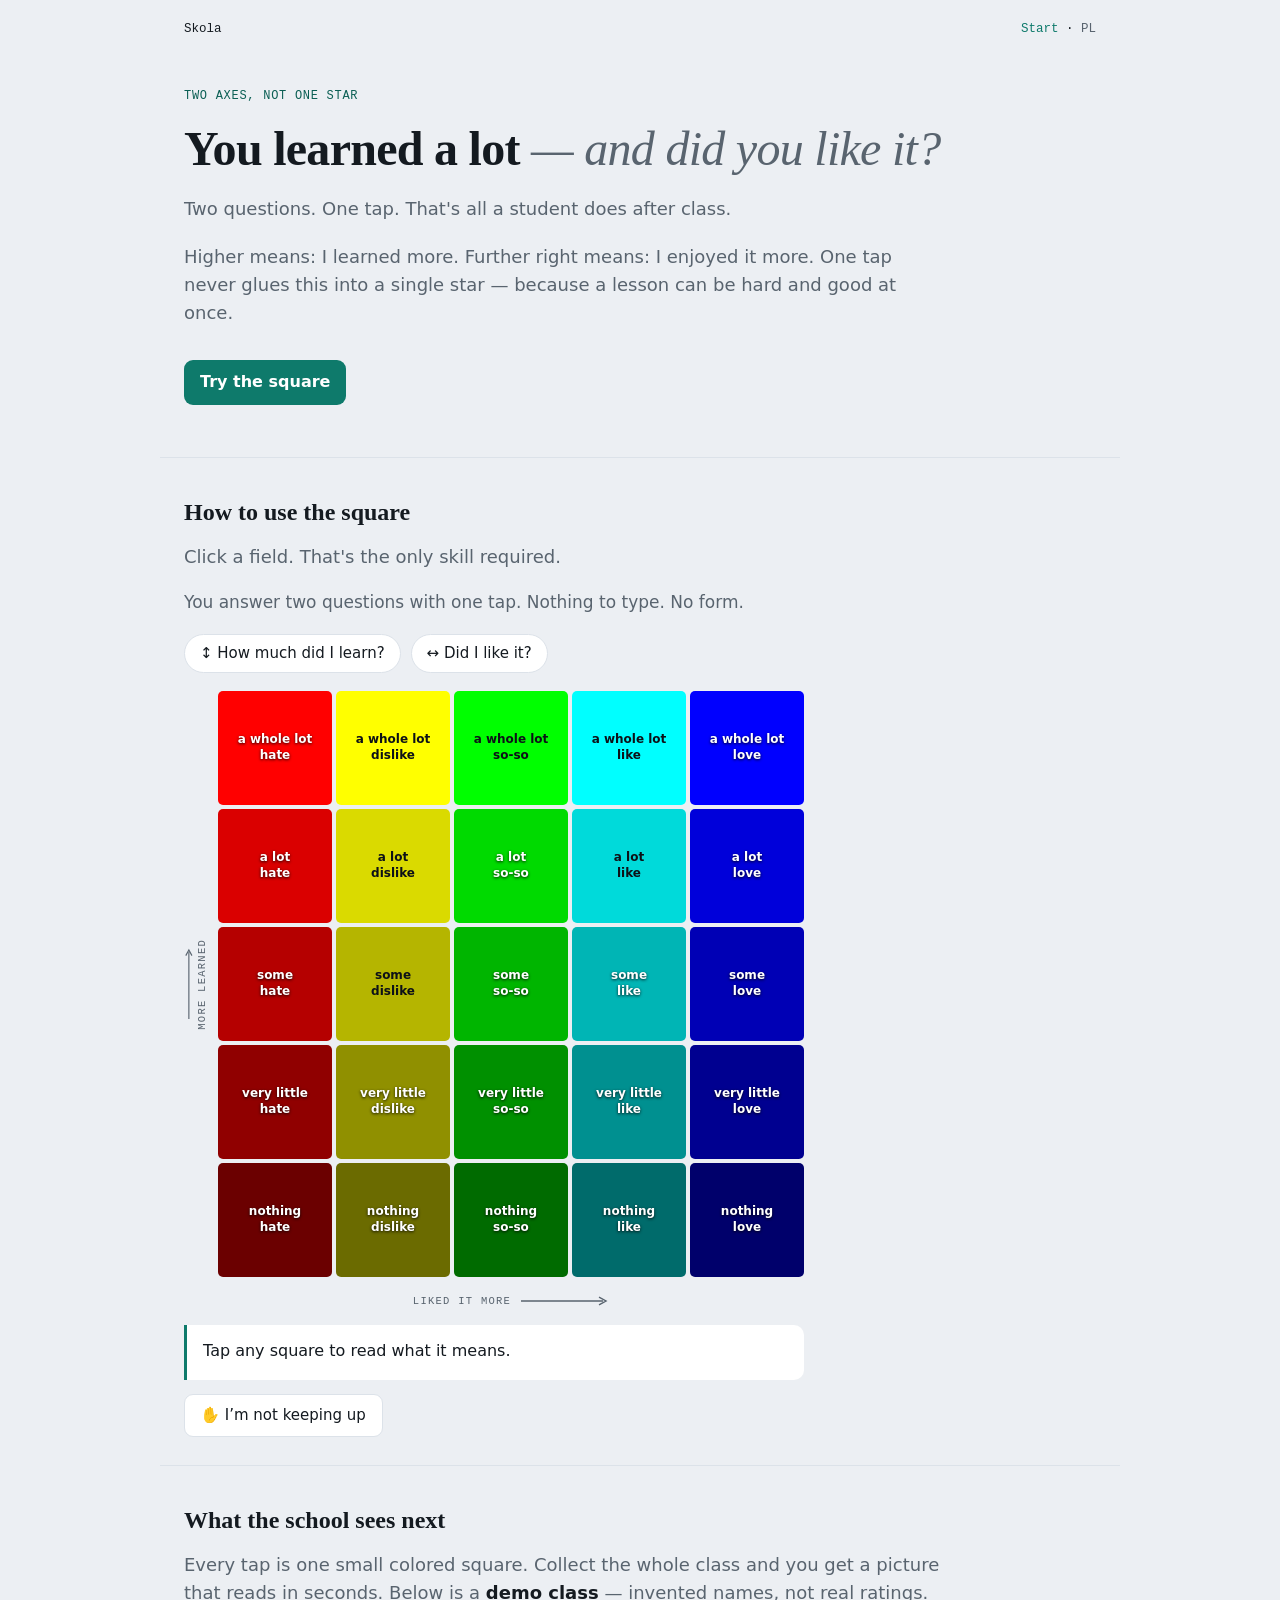
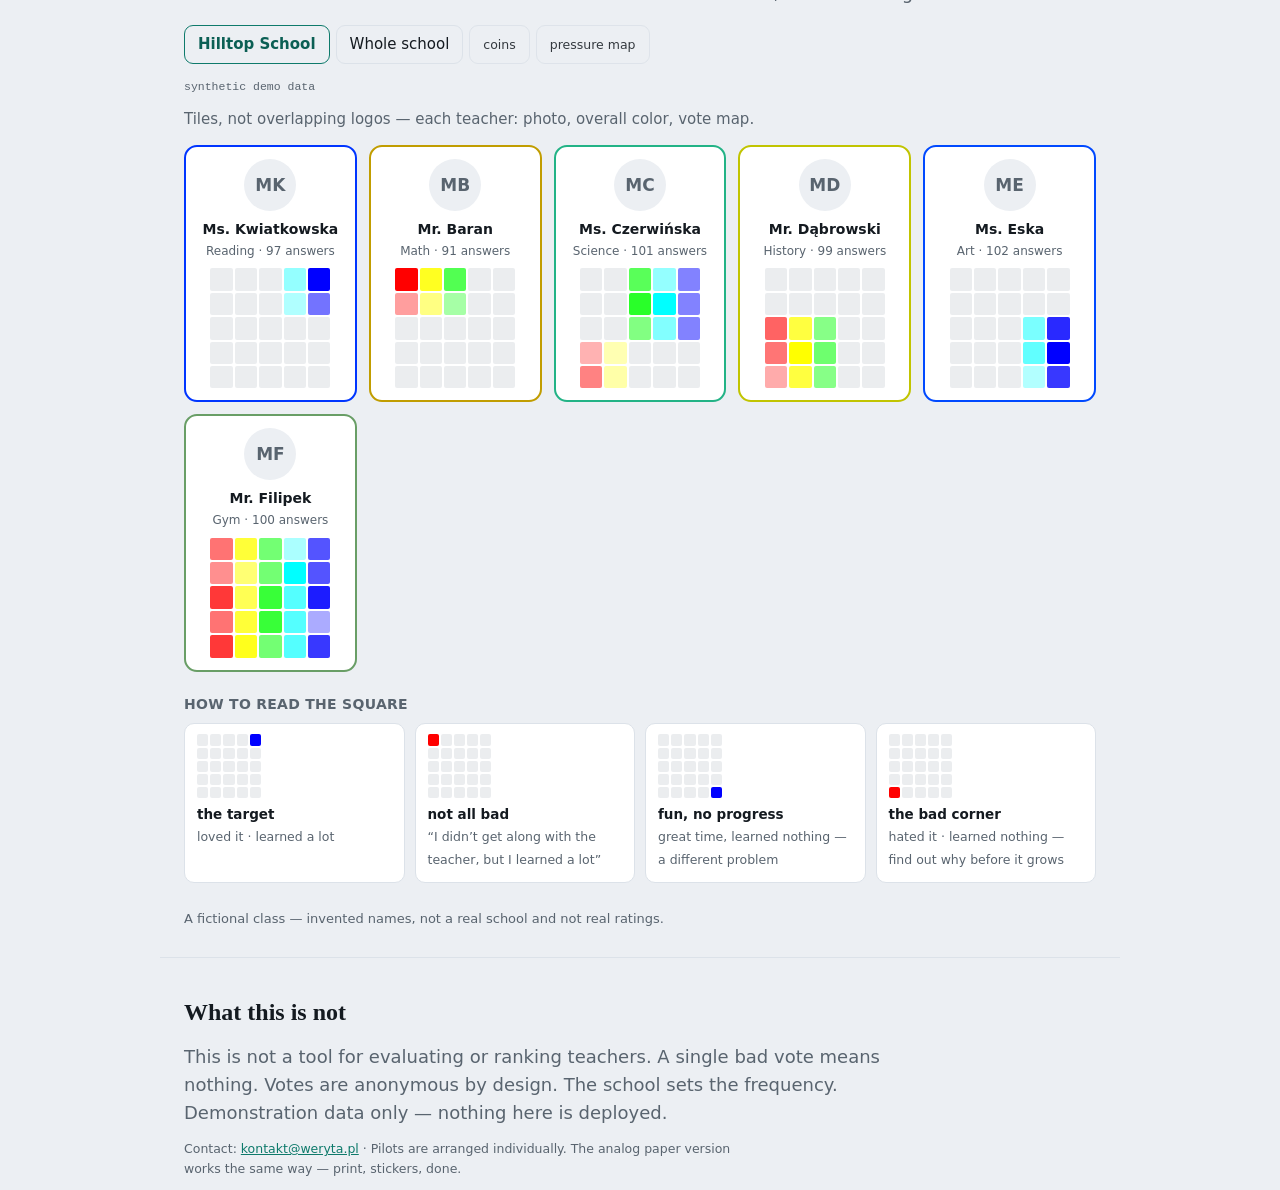
==== en/index.html @ 76dd49e9 "Strona EN (/en/) po recenzji Krytyka: poprawki H1/ratings/evaluating, US spelling, kontakt; lokaliza" ====
<!doctype html>
<html lang="en">
<head>
<meta charset="utf-8">
<meta name="viewport" content="width=device-width, initial-scale=1">
<meta name="description" content="Skola — rating on two axes: how much did I learn, and did I like it. One tap.">
<title>Skola — did you learn a lot, and did you like it?</title>
<link rel="stylesheet" href="../assets/site.css">
</head>
<body>
<nav class="top">
  <span>Skola</span>
  <span>
    <a class="on" href="./">Start</a>
    · <a href="../">PL</a>
  </span>
</nav>
<section class="hero">
  <p class="eyebrow">Two axes, not one star</p>
  <h1>You learned a lot <span class="light">— and did you like it?</span></h1>
  <p class="lede">Two questions. One tap. That's all a <span data-noun="person">student</span> does after <span data-noun="lesson">class</span>.</p>
  <p class="lede">Higher means: I learned more. Further right means: I enjoyed it more.
  One tap never glues this into a single star — because a lesson can be hard and good at once.</p>
  <p>
    <a class="cta" href="#square">Try the square</a>
  </p>
</section>
<hr class="rule">
<section class="wrap" id="square">
  <h2>How to use the square</h2>
  <p class="lede" style="margin:0 0 18px">Click a field. That's the only skill required.</p>
  <div id="skola-guide"></div>
</section>
<hr class="rule">
<section class="wrap">
  <h2>What the school sees next</h2>
  <p class="lede" style="margin:0 0 18px">Every tap is one small colored square. Collect the whole
  class and you get a picture that reads in seconds.
  Below is a <strong>demo class</strong> — invented names, not real ratings.</p>
  <div id="skola"></div>
</section>
<hr class="rule">
<section class="wrap">
  <h2>What this is not</h2>
  <p class="lede" style="margin:0">This is not a tool for evaluating or ranking teachers. A single bad vote means nothing.
  Votes are anonymous by design. The school sets the frequency.
  Demonstration data only — nothing here is deployed.</p>
</section>
<footer class="wrap">
  <p class="fnote">Contact: <a href="mailto:kontakt@weryta.pl">kontakt@weryta.pl</a> · Pilots are arranged individually.
  The analog paper version works the same way — print, stickers, done.</p>
</footer>
<script src="../assets/skola.js"></script>
<script>
Skola.guide(document.getElementById('skola-guide'), 'en');
Skola.mount(document.getElementById('skola'), { lang: 'en', schoolOnly: true });
</script>
</body>
</html>
---- assets/site.css ----
:root{
  --paper:#eceff3; --card:#ffffff; --ink:#141a20; --muted:#59646f;
  --line:#dce2e9; --accent:#0e7a6b; --accent-ink:#0b5f54;
  --serif:"Iowan Old Style",Georgia,"Times New Roman",serif;
  --sans:system-ui,-apple-system,"Segoe UI",Roboto,Helvetica,sans-serif;
  --mono:ui-monospace,"SF Mono","JetBrains Mono","Cascadia Code",Menlo,monospace;
}
@media (prefers-color-scheme:dark){:root{
  --paper:#0d1217; --card:#151c23; --ink:#e7edf3; --muted:#94a2b0;
  --line:#232d38; --accent:#39b7a2; --accent-ink:#5fcdb9;
}}
*{box-sizing:border-box}
body{background:var(--paper);color:var(--ink);font-family:var(--sans);line-height:1.55;margin:0;-webkit-font-smoothing:antialiased}
.wrap{max-width:960px;margin:0 auto;padding:0 24px}
.rule{max-width:960px;margin:28px auto;border:0;border-top:1px solid var(--line)}
nav.top{max-width:960px;margin:0 auto;padding:20px 24px 0;display:flex;justify-content:space-between;gap:16px;flex-wrap:wrap;font-family:var(--mono);font-size:12.5px}
nav.top a{color:var(--muted);text-decoration:none}
nav.top a:hover,nav.top a.on{color:var(--accent)}
.hero{padding:48px 24px 8px;max-width:960px;margin:0 auto}
.eyebrow{font-family:var(--mono);font-size:12px;letter-spacing:.06em;color:var(--accent-ink);text-transform:uppercase;margin:0 0 18px}
h1{font-family:var(--serif);font-size:clamp(32px,5.4vw,48px);font-weight:600;line-height:1.06;letter-spacing:-.015em;margin:0;text-wrap:balance}
h1 .light{color:var(--muted);font-style:italic;font-weight:500}
h2{font-family:var(--serif);font-size:24px;font-weight:600;margin:36px 0 12px}
h3{font-family:var(--serif);font-size:18px;font-weight:600;margin:28px 0 8px}
.lede{font-size:18px;color:var(--muted);max-width:66ch;margin:20px 0 0}
.lede strong{color:var(--ink);font-weight:600}
.chips{display:flex;flex-wrap:wrap;gap:8px;margin:18px 0 0}
.chips button{
  font:inherit;font-size:14.5px;padding:8px 14px;border-radius:999px;
  border:1px solid var(--line);background:var(--card);color:var(--ink);cursor:pointer
}
.chips button:hover{border-color:var(--accent)}
.chips button.on{background:var(--accent);color:#fff;border-color:var(--accent)}
.rolebox{margin:18px 0 0;padding:16px 18px;background:var(--card);border:1px solid var(--line);border-radius:12px;max-width:66ch}
.rolebox p{margin:0 0 10px}
.rolebox p:last-child{margin:0}
.rolebox .k{font-family:var(--mono);font-size:11px;letter-spacing:.06em;text-transform:uppercase;color:var(--accent-ink)}
article.prose{max-width:66ch;padding:24px 0 8px}
article.prose p{margin:0 0 14px}
article.prose ul{margin:0 0 14px;padding-left:1.2em}
footer{padding:44px 24px 72px;color:var(--muted);font-size:12.5px}
footer .fnote{max-width:72ch}
a{color:var(--accent)}
.cta{display:inline-block;margin-top:18px;padding:10px 16px;border-radius:9px;background:var(--accent);color:#fff;text-decoration:none;font-weight:600}
.cta:hover{filter:brightness(1.05)}
.cta.ghost{background:transparent;color:var(--accent);border:1px solid var(--accent);margin-left:8px}
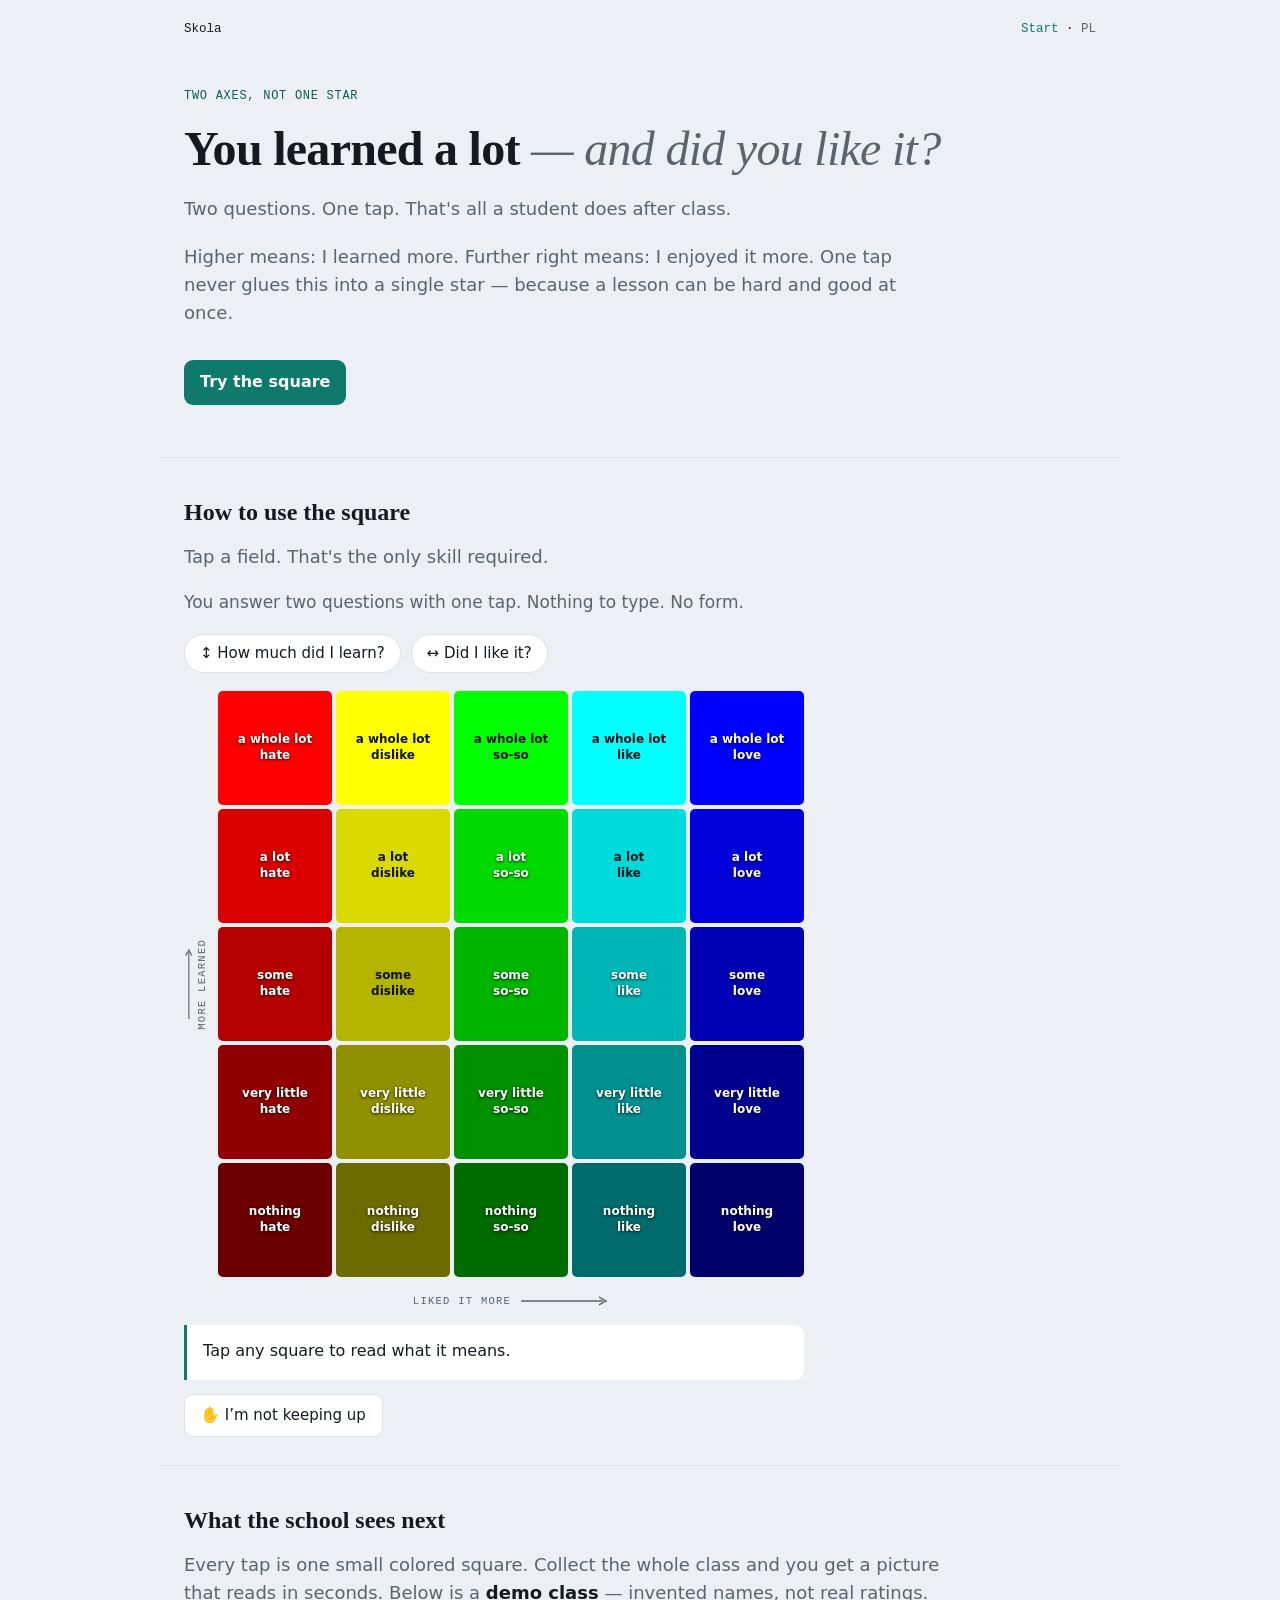
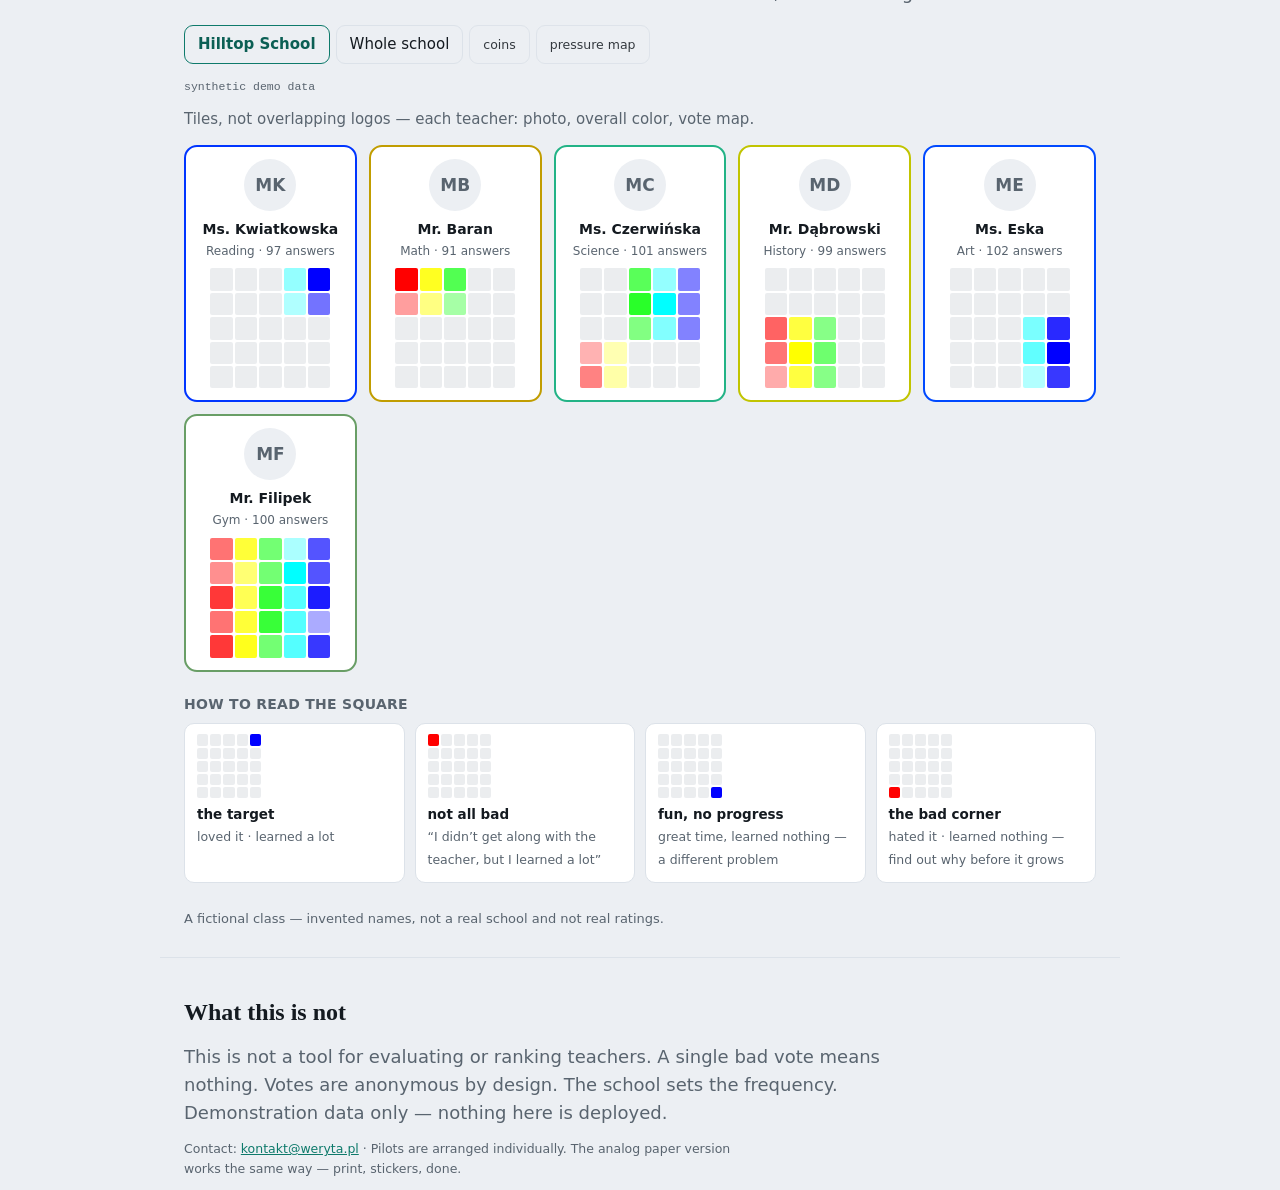
==== commit 7f95a6f5: "EN: ujednolicenie tap/click wg uwagi Krytyka" ====
--- a/en/index.html
+++ b/en/index.html
@@ -28,7 +28,7 @@
 <hr class="rule">
 <section class="wrap" id="square">
   <h2>How to use the square</h2>
-  <p class="lede" style="margin:0 0 18px">Click a field. That's the only skill required.</p>
+  <p class="lede" style="margin:0 0 18px">Tap a field. That's the only skill required.</p>
   <div id="skola-guide"></div>
 </section>
 <hr class="rule">
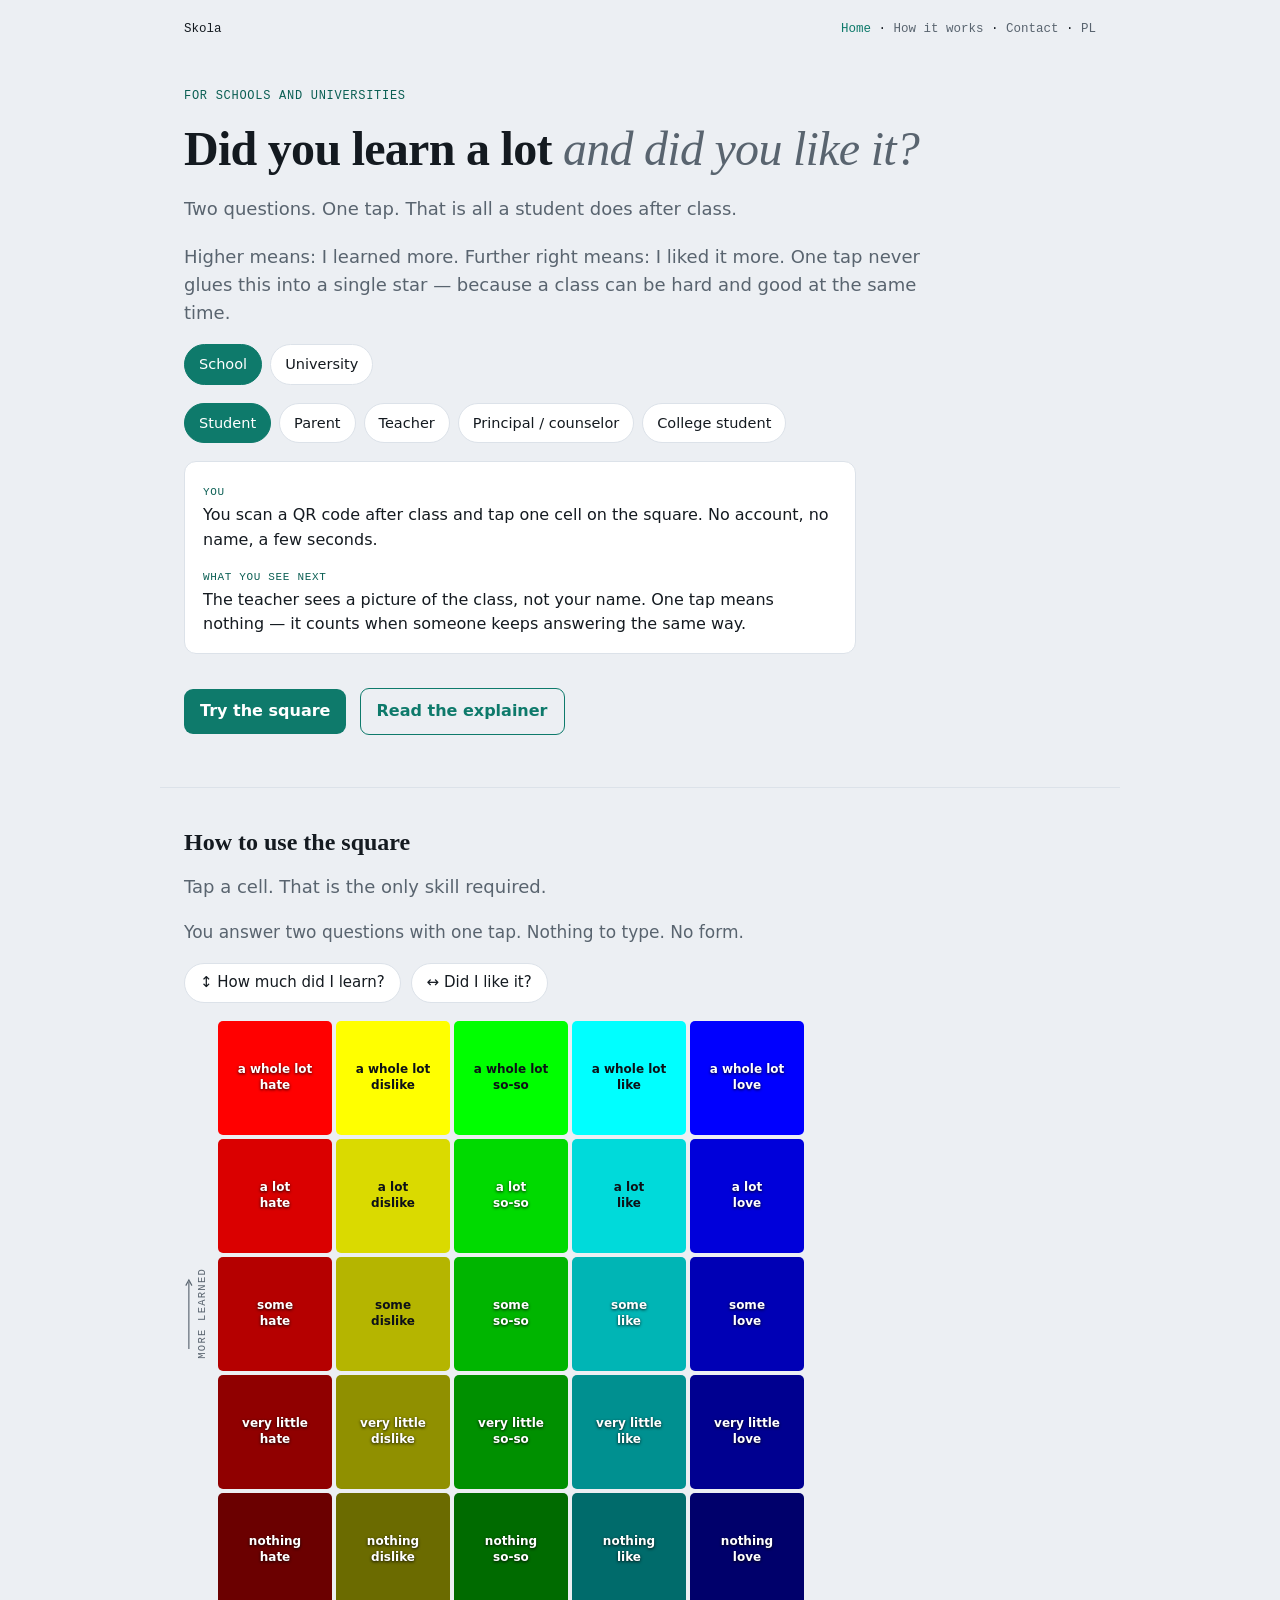
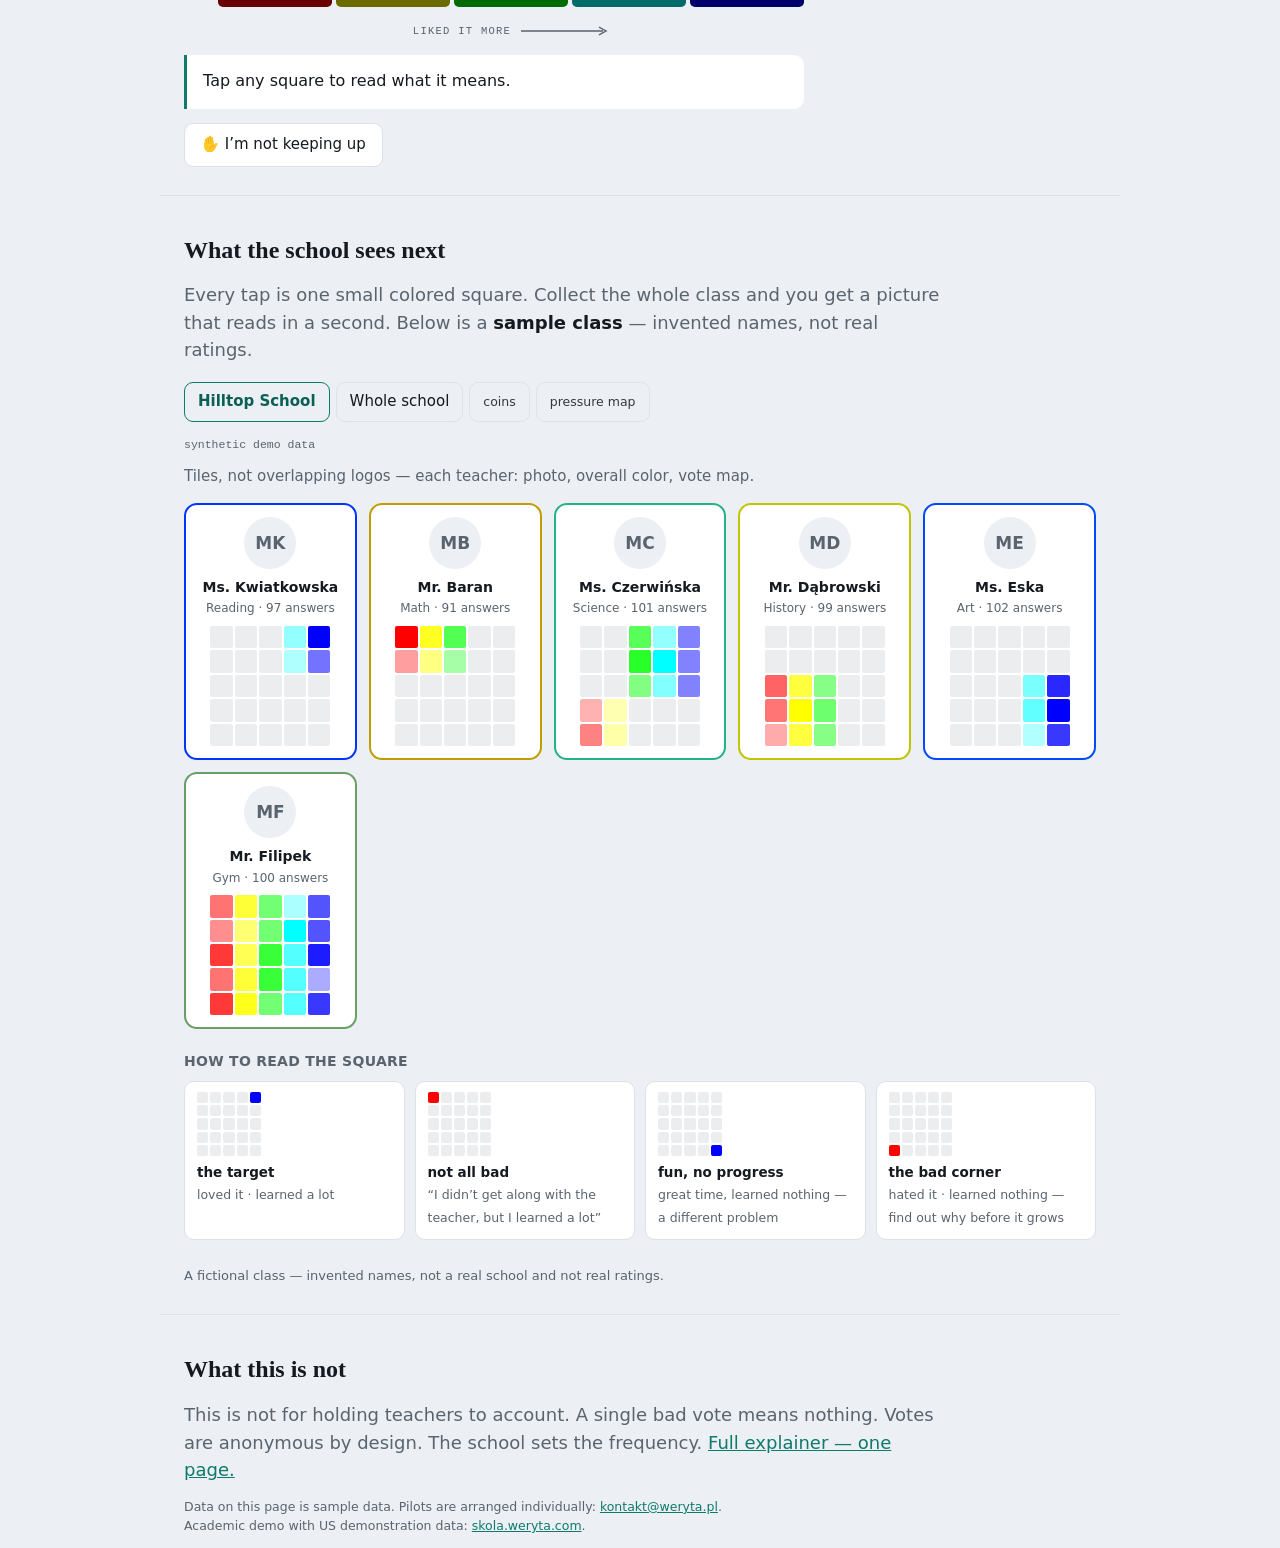
==== commit eafb412d: "Bring /en/ to parity with the Polish landing. Same role chips, school/university tracks, and a full " ====
--- a/en/index.html
+++ b/en/index.html
@@ -3,7 +3,13 @@
 <head>
 <meta charset="utf-8">
 <meta name="viewport" content="width=device-width, initial-scale=1">
-<meta name="description" content="Skola — rating on two axes: how much did I learn, and did I like it. One tap.">
+<meta name="description" content="Skola — rate a class on two axes: how much you learned and whether you liked it. One tap. For schools and universities.">
+<meta property="og:title" content="Skola — two axes instead of one star">
+<meta property="og:description" content="Rate a class on two axes: how much you learned and whether you liked it. One tap.">
+<meta property="og:image" content="https://szpili.github.io/skola-pl/assets/og.png">
+<meta name="twitter:card" content="summary_large_image">
+<link rel="alternate" hreflang="en" href="./">
+<link rel="alternate" hreflang="pl" href="../">
 <title>Skola — did you learn a lot, and did you like it?</title>
 <link rel="stylesheet" href="../assets/site.css">
 </head>
@@ -11,46 +17,63 @@
 <nav class="top">
   <span>Skola</span>
   <span>
-    <a class="on" href="./">Start</a>
+    <a class="on" href="./">Home</a>
+    · <a href="explainer.html">How it works</a>
+    · <a href="mailto:kontakt@weryta.pl">Contact</a>
     · <a href="../">PL</a>
   </span>
 </nav>
 <section class="hero">
-  <p class="eyebrow">Two axes, not one star</p>
-  <h1>You learned a lot <span class="light">— and did you like it?</span></h1>
-  <p class="lede">Two questions. One tap. That's all a <span data-noun="person">student</span> does after <span data-noun="lesson">class</span>.</p>
-  <p class="lede">Higher means: I learned more. Further right means: I enjoyed it more.
-  One tap never glues this into a single star — because a lesson can be hard and good at once.</p>
+  <p class="eyebrow">For schools and universities</p>
+  <h1>Did you learn a lot <span class="light">and did you like it?</span></h1>
+  <p class="lede">Two questions. One tap. That is all a <span data-noun="person">student</span> does after <span data-noun="lesson">class</span>.</p>
+  <p class="lede">Higher means: I learned more. Further right means: I liked it more.
+  One tap never glues this into a single star — because a <span data-noun="lesson">class</span> can be hard and good at the same time.</p>
+  <div class="chips" role="group" aria-label="School or university">
+    <button type="button" data-track="szkola">School</button>
+    <button type="button" data-track="uczelnia">University</button>
+  </div>
+  <div class="chips" role="group" aria-label="Who you are">
+    <button type="button" data-role="uczen">Student</button>
+    <button type="button" data-role="rodzic">Parent</button>
+    <button type="button" data-role="nauczyciel">Teacher</button>
+    <button type="button" data-role="dyrektor">Principal / counselor</button>
+    <button type="button" data-role="student">College student</button>
+  </div>
+  <div class="rolebox" id="role-copy"></div>
   <p>
     <a class="cta" href="#square">Try the square</a>
+    <a class="cta ghost" href="explainer.html">Read the explainer</a>
   </p>
 </section>
 <hr class="rule">
 <section class="wrap" id="square">
   <h2>How to use the square</h2>
-  <p class="lede" style="margin:0 0 18px">Tap a field. That's the only skill required.</p>
+  <p class="lede" style="margin:0 0 18px">Tap a cell. That is the only skill required.</p>
   <div id="skola-guide"></div>
 </section>
 <hr class="rule">
 <section class="wrap">
-  <h2>What the school sees next</h2>
-  <p class="lede" style="margin:0 0 18px">Every tap is one small colored square. Collect the whole
-  class and you get a picture that reads in seconds.
-  Below is a <strong>demo class</strong> — invented names, not real ratings.</p>
+  <h2>What the <span data-noun="place">school</span> sees next</h2>
+  <p class="lede" style="margin:0 0 18px">Every tap is one small colored square.
+  Collect the whole class and you get a picture that reads in a second.
+  Below is a <strong>sample class</strong> — invented names, not real ratings.</p>
   <div id="skola"></div>
 </section>
 <hr class="rule">
 <section class="wrap">
   <h2>What this is not</h2>
-  <p class="lede" style="margin:0">This is not a tool for evaluating or ranking teachers. A single bad vote means nothing.
-  Votes are anonymous by design. The school sets the frequency.
-  Demonstration data only — nothing here is deployed.</p>
+  <p class="lede" style="margin:0">This is not for holding teachers to account. A single bad vote means nothing.
+  Votes are anonymous by design. The <span data-noun="place">school</span> sets the frequency.
+  <a href="explainer.html">Full explainer — one page.</a></p>
 </section>
 <footer class="wrap">
-  <p class="fnote">Contact: <a href="mailto:kontakt@weryta.pl">kontakt@weryta.pl</a> · Pilots are arranged individually.
-  The analog paper version works the same way — print, stickers, done.</p>
+  <p class="fnote">Data on this page is sample data. Pilots are arranged individually:
+  <a href="mailto:kontakt@weryta.pl">kontakt@weryta.pl</a>.
+  Academic demo with US demonstration data: <a href="https://skola.weryta.com/">skola.weryta.com</a>.</p>
 </footer>
 <script src="../assets/skola.js"></script>
+<script src="../assets/site.js"></script>
 <script>
 Skola.guide(document.getElementById('skola-guide'), 'en');
 Skola.mount(document.getElementById('skola'), { lang: 'en', schoolOnly: true });
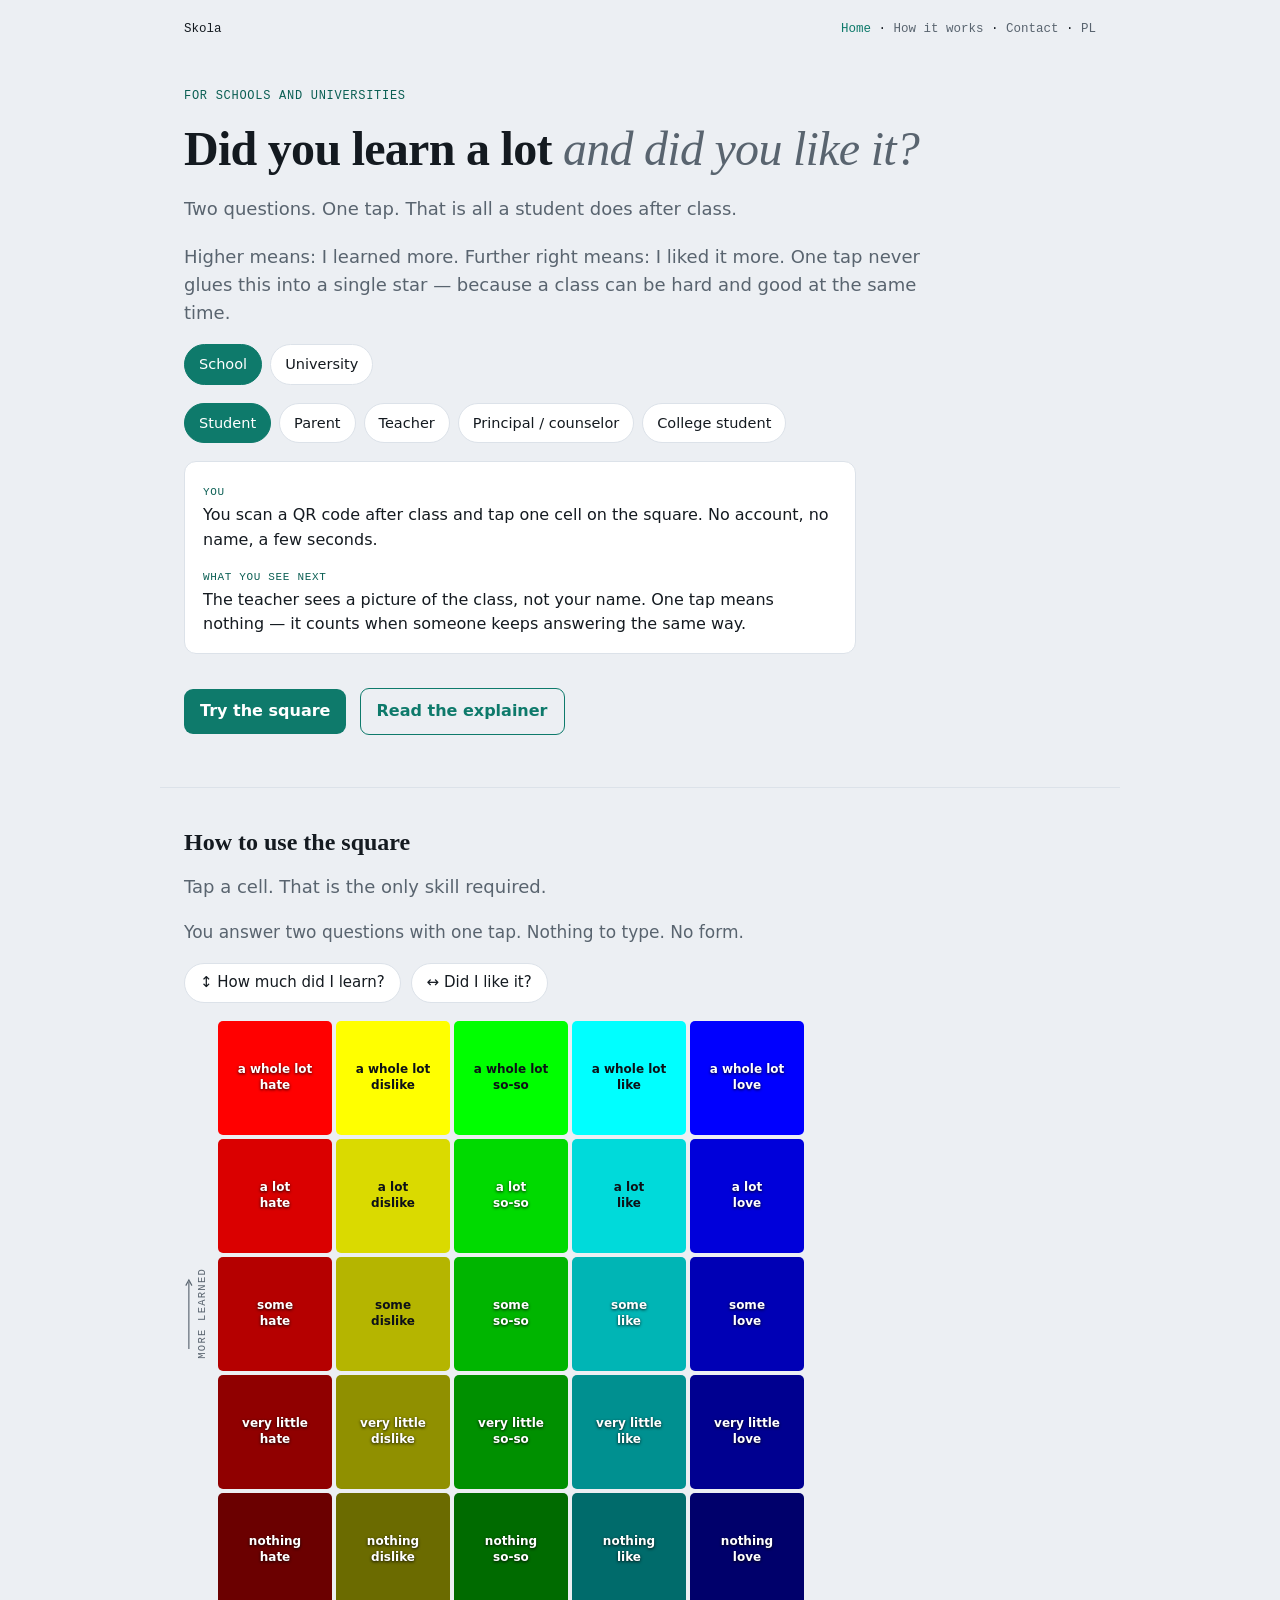
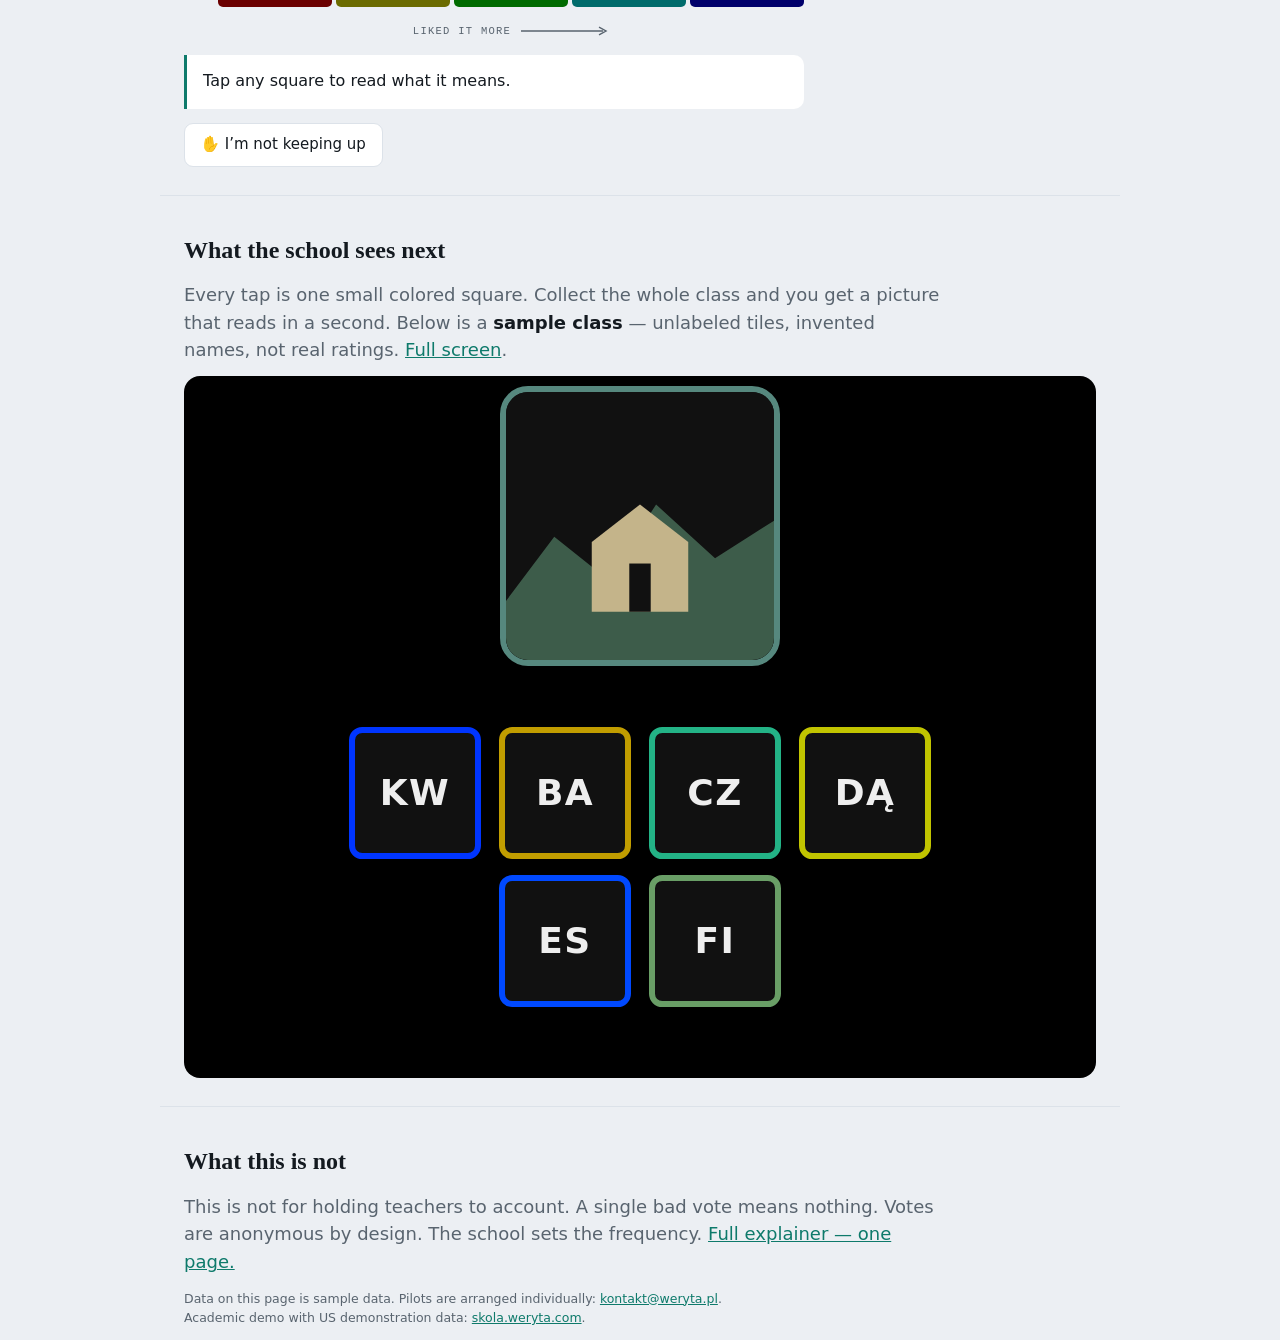
==== commit 915d7a60: "Show the class as Dan’s click-only tiles. School and teacher are unlabeled squares with vote-colored" ====
--- a/en/index.html
+++ b/en/index.html
@@ -12,6 +12,7 @@
 <link rel="alternate" hreflang="pl" href="../">
 <title>Skola — did you learn a lot, and did you like it?</title>
 <link rel="stylesheet" href="../assets/site.css">
+<link rel="stylesheet" href="../assets/tiles.css">
 </head>
 <body>
 <nav class="top">
@@ -55,9 +56,10 @@
 <hr class="rule">
 <section class="wrap">
   <h2>What the <span data-noun="place">school</span> sees next</h2>
-  <p class="lede" style="margin:0 0 18px">Every tap is one small colored square.
+  <p class="lede" style="margin:0 0 12px">Every tap is one small colored square.
   Collect the whole class and you get a picture that reads in a second.
-  Below is a <strong>sample class</strong> — invented names, not real ratings.</p>
+  Below is a <strong>sample class</strong> — unlabeled tiles, invented names, not real ratings.
+  <a href="app.html">Full screen</a>.</p>
   <div id="skola"></div>
 </section>
 <hr class="rule">
@@ -72,11 +74,11 @@
   <a href="mailto:kontakt@weryta.pl">kontakt@weryta.pl</a>.
   Academic demo with US demonstration data: <a href="https://skola.weryta.com/">skola.weryta.com</a>.</p>
 </footer>
-<script src="../assets/skola.js"></script>
+<script src="../assets/skola.js?v=tiles2"></script>
 <script src="../assets/site.js"></script>
 <script>
 Skola.guide(document.getElementById('skola-guide'), 'en');
-Skola.mount(document.getElementById('skola'), { lang: 'en', schoolOnly: true });
+Skola.tiles(document.getElementById('skola'), { lang: 'en', assetBase: '../assets/' });
 </script>
 </body>
 </html>
--- a/assets/tiles.css
+++ b/assets/tiles.css
@@ -0,0 +1,80 @@
+/* Dan’s sp.html tile chrome — click, no labels. Prefix .skt so the paper landing stays paper. */
+.skt-host{
+  --skt-line:#333;
+  background:#000;color:#eee;
+  min-height:min(78vh,720px);
+  border-radius:16px;
+  overflow:hidden;
+  display:flex;flex-direction:column;align-items:center;
+  padding:10px 12px 16px;
+  box-sizing:border-box;
+  user-select:none;-webkit-tap-highlight-color:transparent;
+}
+.skt-page,.skt-page body{margin:0;height:100%;background:#000}
+.skt-page .skt-host{min-height:100dvh;height:100%;border-radius:0;padding:max(8px,env(safe-area-inset-top)) 12px max(12px,env(safe-area-inset-bottom))}
+
+.skt-trail{
+  display:flex;flex-direction:column;align-items:center;
+  flex:0 0 auto;width:100%;padding:0 0 10px;
+}
+.skt-crumb{
+  appearance:none;border:3px solid var(--accent,#333);background:#111;
+  padding:0;margin:0;width:128px;height:128px;border-radius:10%;
+  overflow:hidden;cursor:pointer;flex:0 0 auto;box-sizing:border-box;position:relative;
+}
+.skt-crumb.is-sz0{width:min(72vw,44vh,280px);height:min(72vw,44vh,280px);border-width:6px;z-index:4}
+.skt-crumb.is-sz0:not(:last-child){margin-bottom:calc(-0.9 * min(72vw,44vh,280px))}
+.skt-crumb.is-sz1{width:160px;height:160px;z-index:3}
+.skt-crumb.is-sz1:not(:last-child){margin-bottom:-144px}
+.skt-crumb.is-sz2{width:112px;height:112px;z-index:2}
+.skt-crumb.is-sz2:not(:last-child){margin-bottom:-100px}
+.skt-crumb img,.skt-crumb .skt-ini{
+  display:flex;width:100%;height:100%;align-items:center;justify-content:center;
+  object-fit:contain;pointer-events:none;
+}
+.skt-crumb.is-teacher img,.skt-crumb.is-teacher .skt-ini{object-fit:cover}
+.skt-crumb:active{transform:scale(.94)}
+
+.skt-stage{position:relative;flex:1 1 auto;min-height:0;width:100%;display:flex;flex-direction:column;align-items:center;justify-content:center}
+.skt-grid{
+  flex:0 1 auto;min-height:0;width:100%;max-width:720px;overflow:auto;
+  display:flex;flex-wrap:wrap;place-content:center;gap:16px 18px;padding:4px 2px 8px;
+  box-sizing:border-box;
+}
+.skt-tile{
+  appearance:none;border:0;background:transparent;padding:0;margin:0;cursor:pointer;
+  display:flex;flex-direction:column;align-items:center;width:min(28vw,132px);flex:0 0 auto;color:#eee;
+}
+.skt-frame{
+  width:100%;aspect-ratio:1;border-radius:10%;overflow:hidden;background:#111;
+  border:6px solid var(--accent,#333);box-sizing:border-box;display:grid;place-items:center;padding:8px;
+}
+.skt-tile.is-teacher .skt-frame{padding:0}
+.skt-tile img{display:block;width:100%;height:100%;object-fit:contain;pointer-events:none}
+.skt-tile.is-teacher img{object-fit:cover}
+.skt-ini{
+  font:700 clamp(22px,6vw,36px)/1 system-ui,sans-serif;color:#eee;letter-spacing:.04em;
+  width:100%;height:100%;display:flex;align-items:center;justify-content:center;
+}
+.skt-tile:active{transform:scale(.94)}
+
+.skt-results{display:flex;flex-direction:column;align-items:center;gap:12px;width:100%;flex:1 1 auto;min-height:0}
+.skt-blox{
+  width:min(78vw,280px);height:min(78vw,280px);margin:0 auto;
+  display:grid;grid-template-columns:repeat(5,1fr);grid-template-rows:repeat(5,1fr);
+  gap:3px;padding:6px;box-sizing:border-box;border-radius:10px;border:2px solid #444;background:#000;
+}
+.skt-blox .cell{border-radius:3px;background:#141414;min-width:0;min-height:0;position:relative}
+.skt-blox .cell .sq{position:absolute;inset:0;border-radius:2px}
+
+.skt-days{
+  flex:0 0 auto;width:min(92vw,420px);margin:0 auto;display:flex;justify-content:center;align-items:center;
+  gap:6px;padding:2px 0 6px;
+}
+.skt-days button{
+  appearance:none;flex:1 1 0;aspect-ratio:1;min-width:0;max-width:36px;box-sizing:border-box;
+  border:2px solid #444;border-radius:4px;padding:0;margin:0;background:#0d1117;
+  display:flex;align-items:center;justify-content:center;cursor:pointer;
+}
+.skt-days button.is-on{box-shadow:0 0 0 2px #eee}
+.skt-days .dot{border-radius:50%;flex-shrink:0;pointer-events:none}
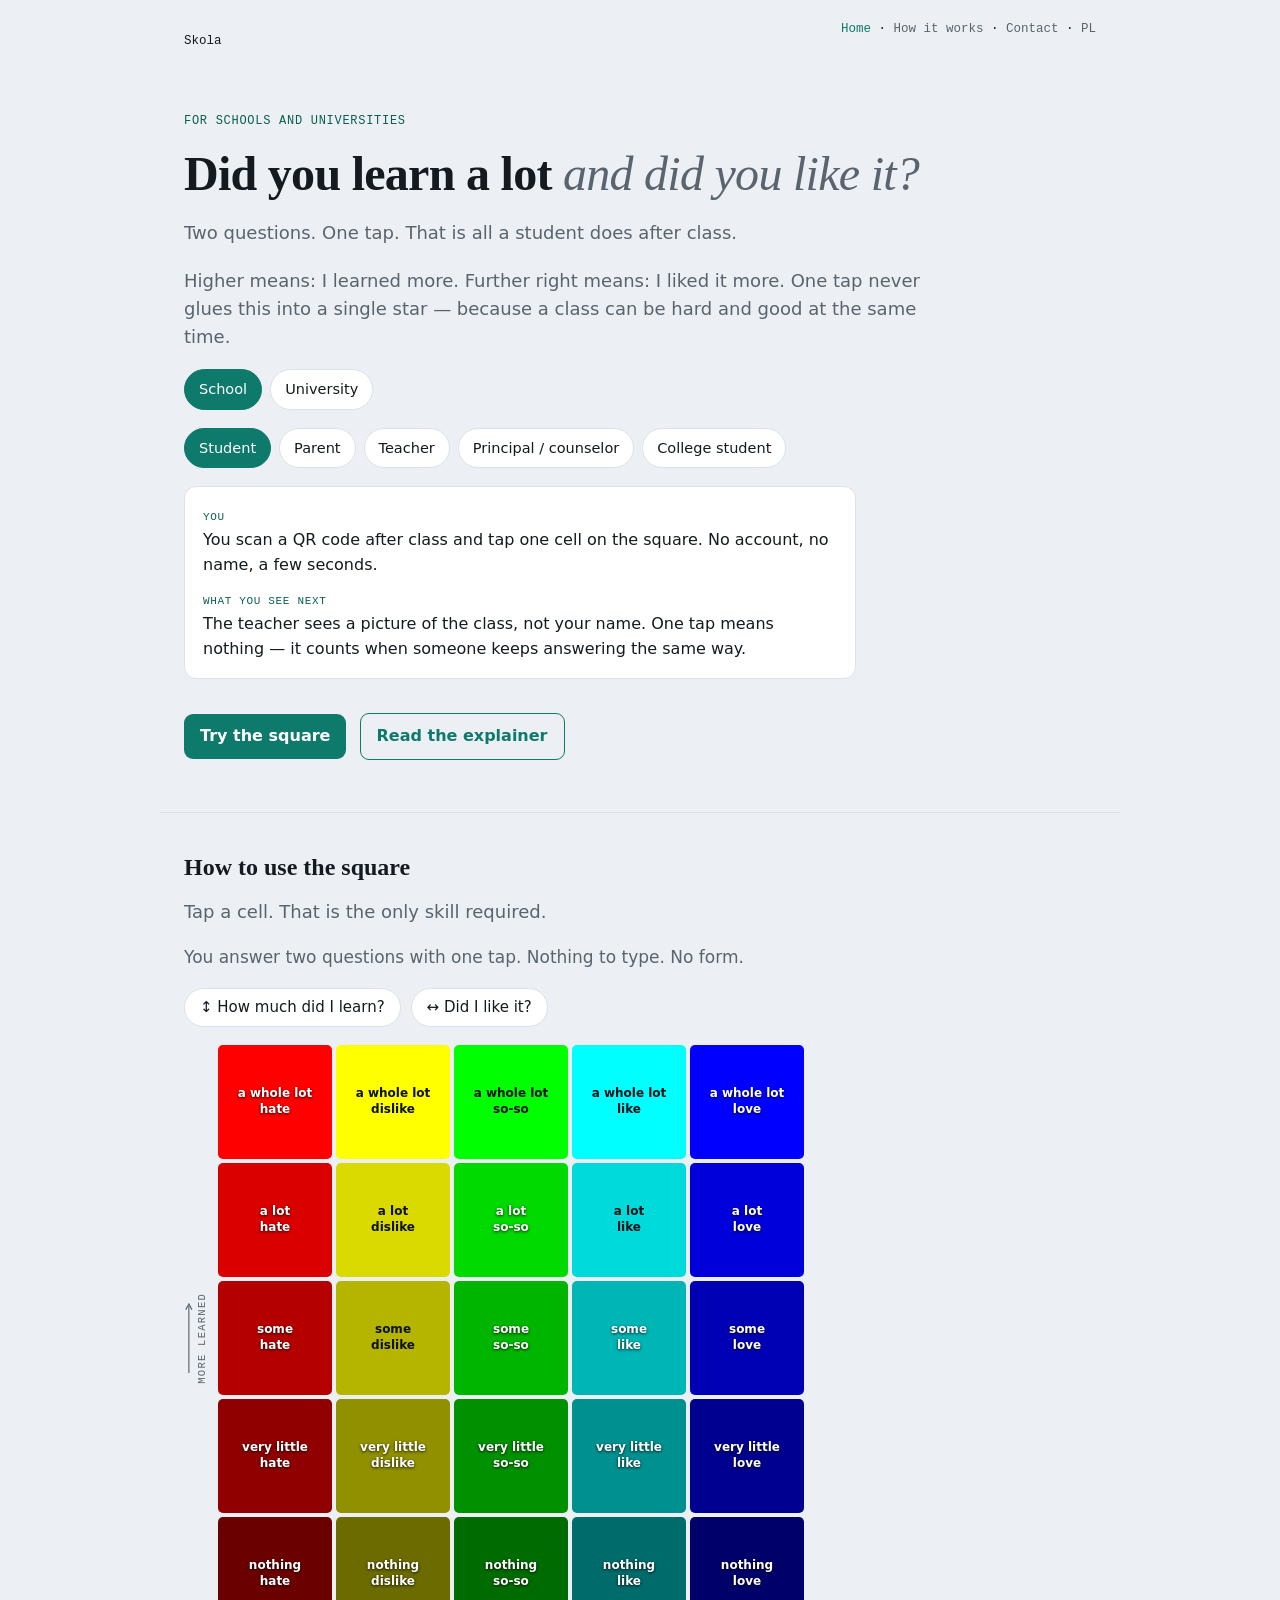
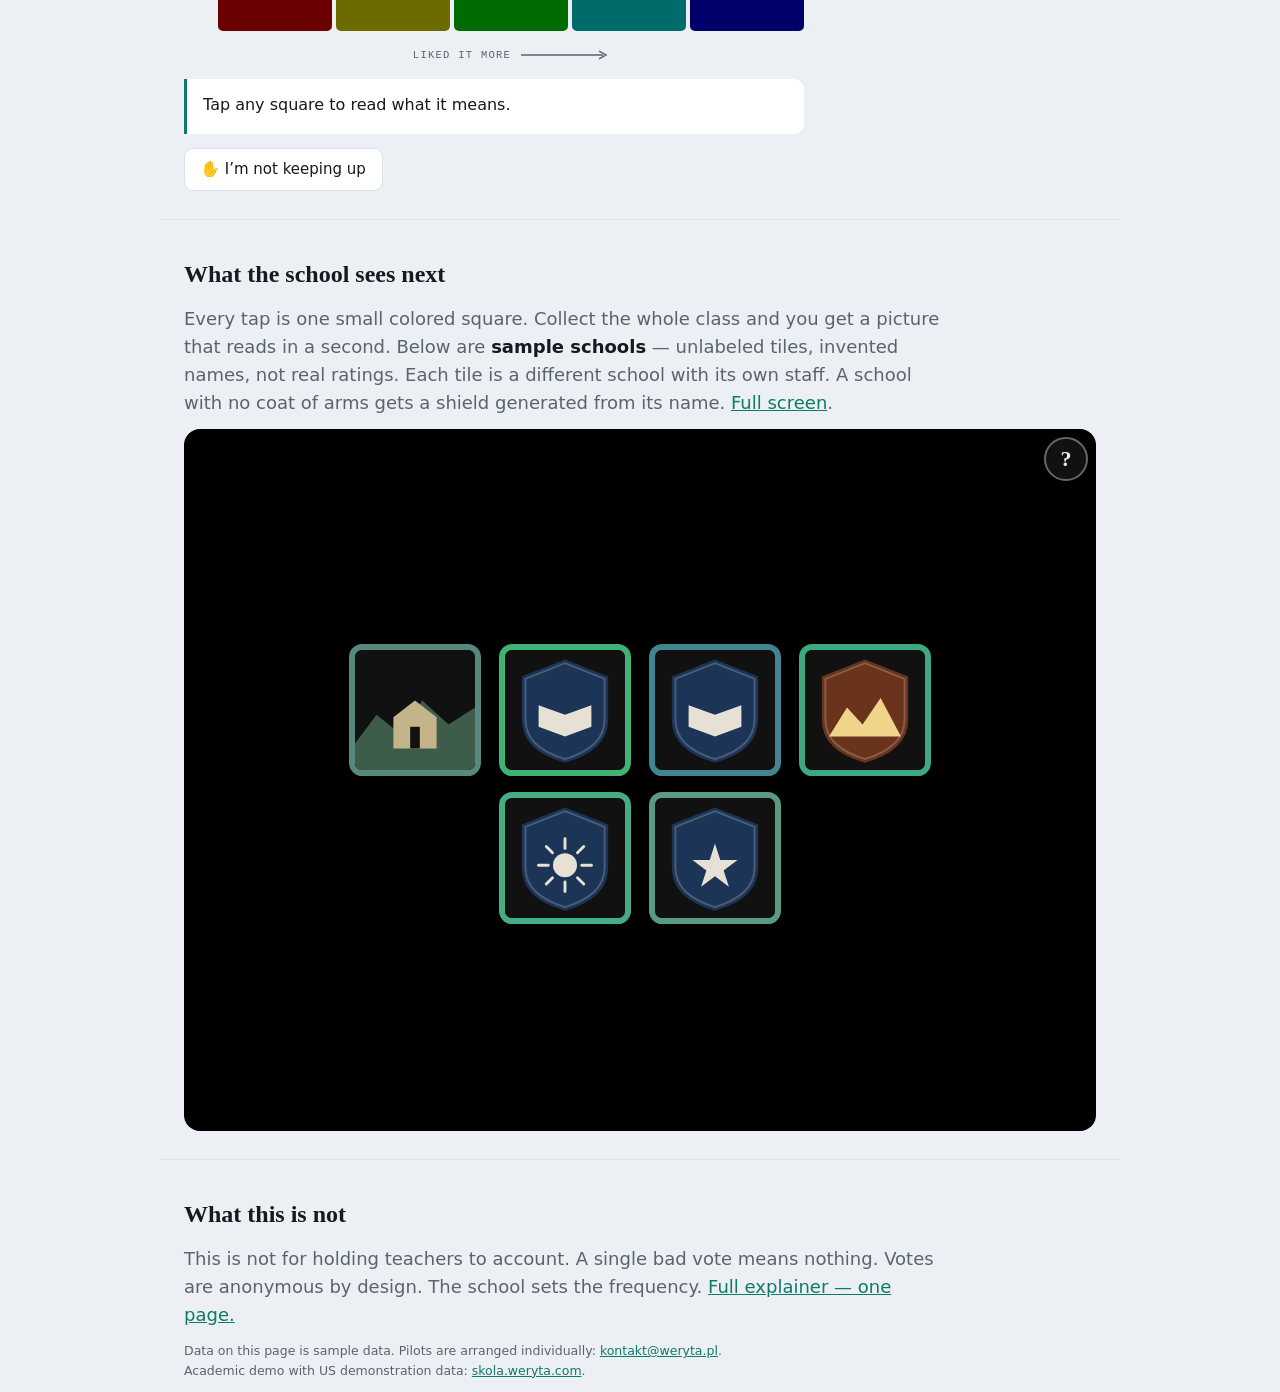
==== commit cb39d29b: "Ship generated school crests, unique staff, and a usable back tile. Overlapping crumbs were unhittab" ====
--- a/en/index.html
+++ b/en/index.html
@@ -2,7 +2,7 @@
 <html lang="en">
 <head>
 <meta charset="utf-8">
-<meta name="viewport" content="width=device-width, initial-scale=1">
+<meta name="viewport" content="width=device-width, initial-scale=1, viewport-fit=cover">
 <meta name="description" content="Skola — rate a class on two axes: how much you learned and whether you liked it. One tap. For schools and universities.">
 <meta property="og:title" content="Skola — two axes instead of one star">
 <meta property="og:description" content="Rate a class on two axes: how much you learned and whether you liked it. One tap.">
@@ -12,11 +12,11 @@
 <link rel="alternate" hreflang="pl" href="../">
 <title>Skola — did you learn a lot, and did you like it?</title>
 <link rel="stylesheet" href="../assets/site.css">
-<link rel="stylesheet" href="../assets/tiles.css">
+<link rel="stylesheet" href="../assets/tiles.css?v=8">
 </head>
 <body>
 <nav class="top">
-  <span>Skola</span>
+  <span class="sk-egg-mark">Skola</span>
   <span>
     <a class="on" href="./">Home</a>
     · <a href="explainer.html">How it works</a>
@@ -58,7 +58,8 @@
   <h2>What the <span data-noun="place">school</span> sees next</h2>
   <p class="lede" style="margin:0 0 12px">Every tap is one small colored square.
   Collect the whole class and you get a picture that reads in a second.
-  Below is a <strong>sample class</strong> — unlabeled tiles, invented names, not real ratings.
+  Below are <strong>sample schools</strong> — unlabeled tiles, invented names, not real ratings.
+  Each tile is a different school with its own staff. A school with no coat of arms gets a shield generated from its name.
   <a href="app.html">Full screen</a>.</p>
   <div id="skola"></div>
 </section>
@@ -74,11 +75,13 @@
   <a href="mailto:kontakt@weryta.pl">kontakt@weryta.pl</a>.
   Academic demo with US demonstration data: <a href="https://skola.weryta.com/">skola.weryta.com</a>.</p>
 </footer>
-<script src="../assets/skola.js?v=tiles2"></script>
+<script src="../assets/skola.js?v=tiles6"></script>
 <script src="../assets/site.js"></script>
 <script>
 Skola.guide(document.getElementById('skola-guide'), 'en');
 Skola.tiles(document.getElementById('skola'), { lang: 'en', assetBase: '../assets/' });
 </script>
+<!-- eggs off: ?eggs=0 (sticky in this browser). back on: ?eggs=1. or drop this tag. -->
+<script src="../assets/eggs.js?v=4"></script>
 </body>
 </html>
--- a/assets/tiles.css
+++ b/assets/tiles.css
@@ -9,31 +9,29 @@
   padding:10px 12px 16px;
   box-sizing:border-box;
   user-select:none;-webkit-tap-highlight-color:transparent;
+  position:relative;
 }
 .skt-page,.skt-page body{margin:0;height:100%;background:#000}
 .skt-page .skt-host{min-height:100dvh;height:100%;border-radius:0;padding:max(8px,env(safe-area-inset-top)) 12px max(12px,env(safe-area-inset-bottom))}
 
 .skt-trail{
-  display:flex;flex-direction:column;align-items:center;
-  flex:0 0 auto;width:100%;padding:0 0 10px;
+  display:flex;flex-direction:column;align-items:center;gap:14px;
+  flex:0 0 auto;width:100%;padding:8px 48px 10px;
 }
 .skt-crumb{
   appearance:none;border:3px solid var(--accent,#333);background:#111;
   padding:0;margin:0;width:128px;height:128px;border-radius:10%;
   overflow:hidden;cursor:pointer;flex:0 0 auto;box-sizing:border-box;position:relative;
+  transition:box-shadow .2s;
 }
-.skt-crumb.is-sz0{width:min(72vw,44vh,280px);height:min(72vw,44vh,280px);border-width:6px;z-index:4}
-.skt-crumb.is-sz0:not(:last-child){margin-bottom:calc(-0.9 * min(72vw,44vh,280px))}
-.skt-crumb.is-sz1{width:160px;height:160px;z-index:3}
-.skt-crumb.is-sz1:not(:last-child){margin-bottom:-144px}
-.skt-crumb.is-sz2{width:112px;height:112px;z-index:2}
-.skt-crumb.is-sz2:not(:last-child){margin-bottom:-100px}
+.skt-crumb.is-sz0{width:min(56vw,34vh,220px);height:min(56vw,34vh,220px);border-width:6px}
+.skt-crumb.is-sz1{width:112px;height:112px;border-width:4px}
+.skt-crumb.is-sz2{width:64px;height:64px;border-width:3px}
 .skt-crumb img,.skt-crumb .skt-ini{
   display:flex;width:100%;height:100%;align-items:center;justify-content:center;
   object-fit:contain;pointer-events:none;
 }
 .skt-crumb.is-teacher img,.skt-crumb.is-teacher .skt-ini{object-fit:cover}
-.skt-crumb:active{transform:scale(.94)}
 
 .skt-stage{position:relative;flex:1 1 auto;min-height:0;width:100%;display:flex;flex-direction:column;align-items:center;justify-content:center}
 .skt-grid{
@@ -44,14 +42,17 @@
 .skt-tile{
   appearance:none;border:0;background:transparent;padding:0;margin:0;cursor:pointer;
   display:flex;flex-direction:column;align-items:center;width:min(28vw,132px);flex:0 0 auto;color:#eee;
+  animation:skt-in .45s cubic-bezier(.2,1.15,.32,1) both;
+  animation-delay:calc(var(--i, 0) * 55ms);
 }
 .skt-frame{
   width:100%;aspect-ratio:1;border-radius:10%;overflow:hidden;background:#111;
   border:6px solid var(--accent,#333);box-sizing:border-box;display:grid;place-items:center;padding:8px;
+  transition:transform .2s ease,box-shadow .2s ease;
 }
-.skt-tile.is-teacher .skt-frame{padding:0}
+.skt-tile.is-teacher .skt-frame,.skt-tile.is-school .skt-frame{padding:0}
 .skt-tile img{display:block;width:100%;height:100%;object-fit:contain;pointer-events:none}
-.skt-tile.is-teacher img{object-fit:cover}
+.skt-tile.is-teacher img,.skt-tile.is-school img{object-fit:cover}
 .skt-ini{
   font:700 clamp(22px,6vw,36px)/1 system-ui,sans-serif;color:#eee;letter-spacing:.04em;
   width:100%;height:100%;display:flex;align-items:center;justify-content:center;
@@ -65,7 +66,11 @@
   gap:3px;padding:6px;box-sizing:border-box;border-radius:10px;border:2px solid #444;background:#000;
 }
 .skt-blox .cell{border-radius:3px;background:#141414;min-width:0;min-height:0;position:relative}
-.skt-blox .cell .sq{position:absolute;inset:0;border-radius:2px}
+.skt-blox .cell .sq{
+  position:absolute;inset:0;border-radius:2px;
+  animation:skt-fill .32s ease both;
+  animation-delay:calc(var(--i, 0) * 14ms);
+}
 
 .skt-days{
   flex:0 0 auto;width:min(92vw,420px);margin:0 auto;display:flex;justify-content:center;align-items:center;
@@ -75,6 +80,48 @@
   appearance:none;flex:1 1 0;aspect-ratio:1;min-width:0;max-width:36px;box-sizing:border-box;
   border:2px solid #444;border-radius:4px;padding:0;margin:0;background:#0d1117;
   display:flex;align-items:center;justify-content:center;cursor:pointer;
+  animation:skt-in .3s ease both;
+  animation-delay:calc(.2s + var(--i, 0) * 35ms);
 }
 .skt-days button.is-on{box-shadow:0 0 0 2px #eee}
 .skt-days .dot{border-radius:50%;flex-shrink:0;pointer-events:none}
+
+.skt-help{
+  appearance:none;position:absolute;z-index:10;
+  top:max(8px,env(safe-area-inset-top));right:8px;
+  width:44px;height:44px;padding:0;margin:0;
+  border-radius:50%;border:2px solid #666;background:#111;color:#eee;
+  font:700 22px/1 Georgia,serif;cursor:pointer;
+}
+.skt-help[aria-expanded="true"]{border-color:#eee}
+.skt-hint{
+  position:absolute;z-index:9;left:12px;right:12px;bottom:max(12px,env(safe-area-inset-bottom));
+  max-width:36em;margin:0 auto;padding:14px 16px;border-radius:12px;
+  background:#161616;color:#eee;border:1px solid #444;
+  font:15px/1.4 system-ui,sans-serif;
+}
+
+@media (hover:hover){
+  .skt-tile:hover .skt-frame{
+    transform:scale(1.06);
+    box-shadow:0 0 0 1px var(--accent),0 0 22px color-mix(in srgb,var(--accent) 60%,transparent);
+  }
+  .skt-crumb:hover{box-shadow:0 0 22px color-mix(in srgb,var(--accent) 55%,transparent)}
+}
+.skt-tile:focus-visible .skt-frame,.skt-crumb:focus-visible{
+  outline:2px solid #eee;outline-offset:3px;
+}
+
+@keyframes skt-in{
+  from{opacity:0;transform:translateY(12px) scale(.9)}
+  to{opacity:1;transform:none}
+}
+@keyframes skt-fill{
+  from{opacity:0;transform:scale(.35)}
+  to{opacity:1;transform:none}
+}
+
+@media (prefers-reduced-motion:reduce){
+  .skt-tile,.skt-days button,.skt-blox .cell .sq{animation:none!important}
+  .skt-tile .skt-frame{transition:none}
+}
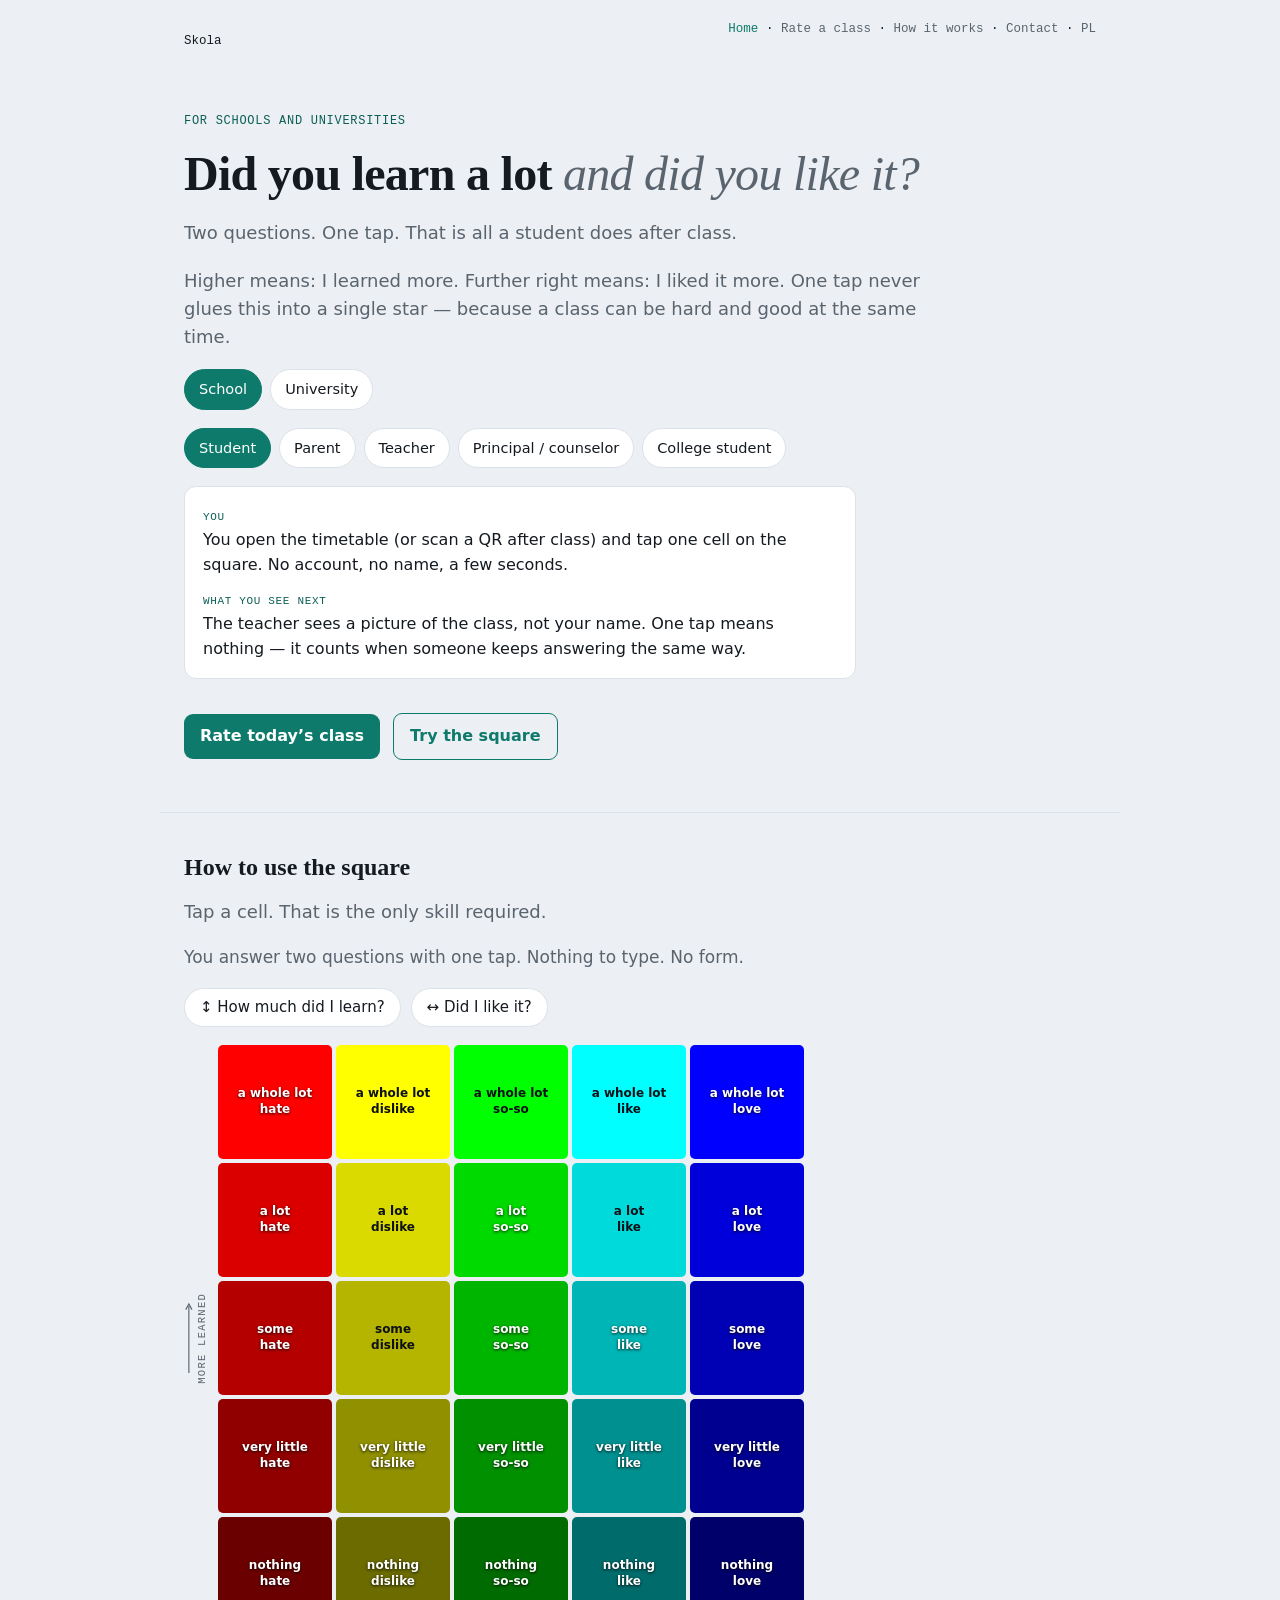
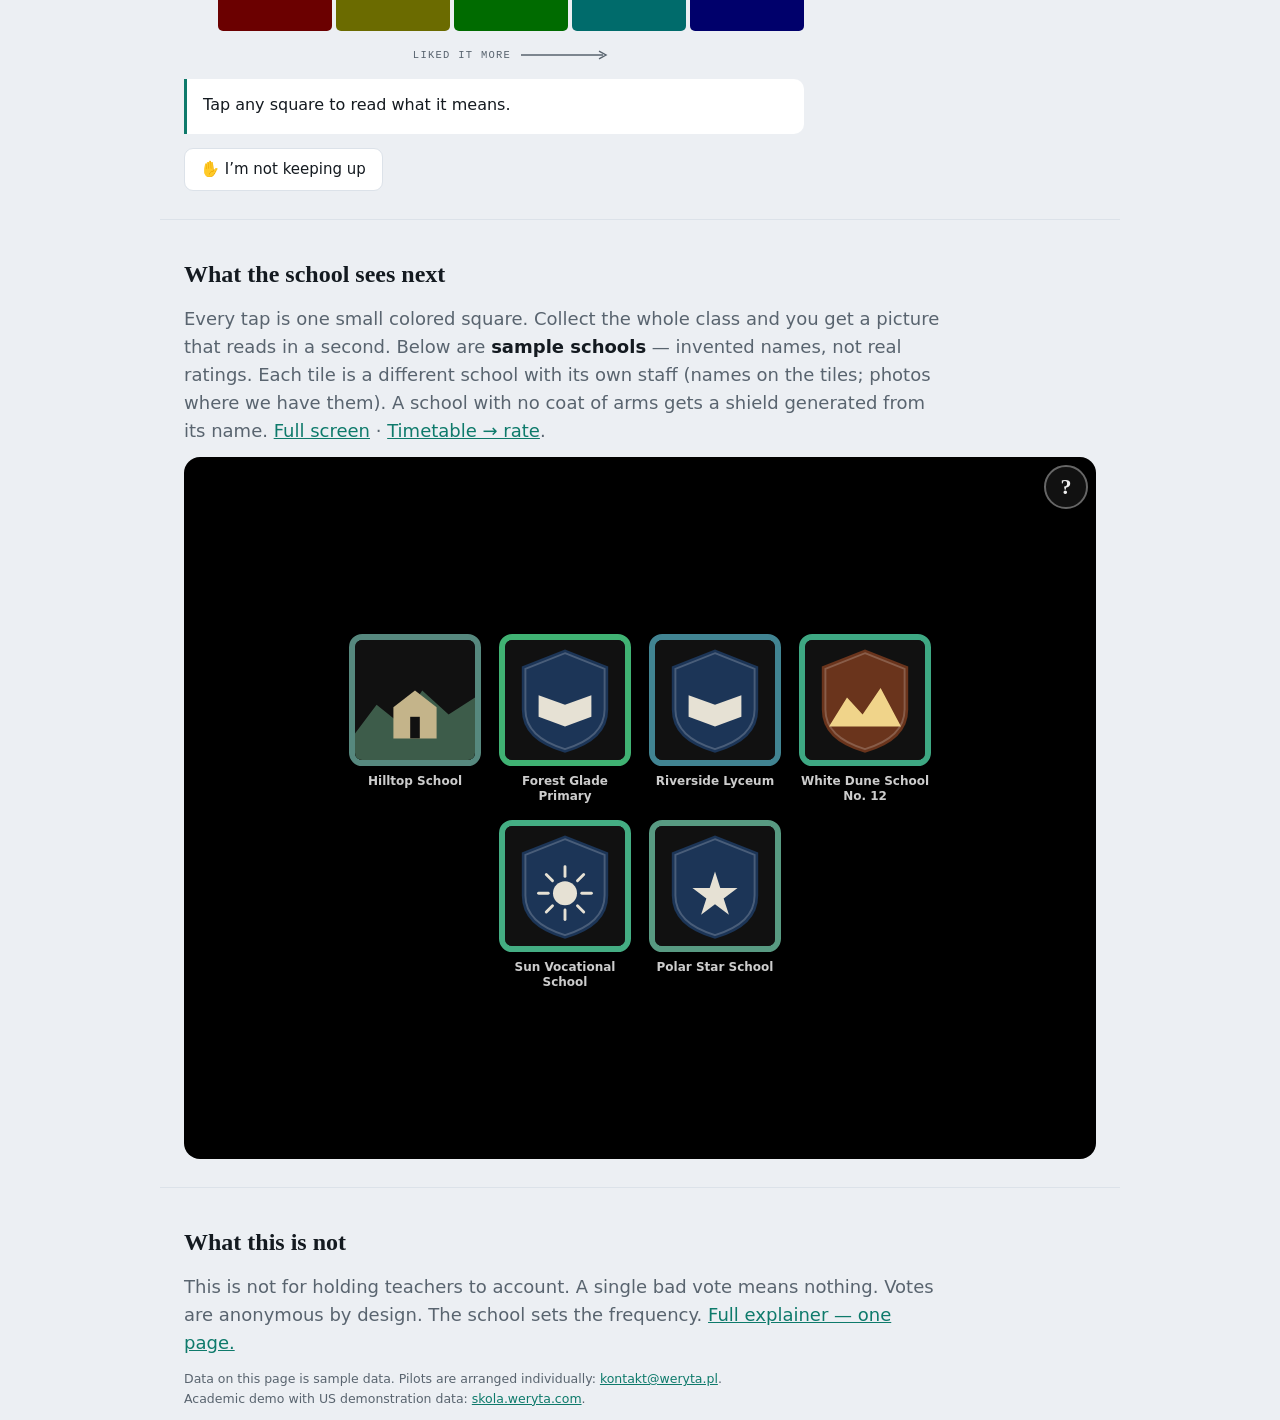
==== commit 5db21dea: "Add timetable + week calendar so a pupil can find a lesson to rate. Also show teacher names on tiles" ====
--- a/en/index.html
+++ b/en/index.html
@@ -12,13 +12,14 @@
 <link rel="alternate" hreflang="pl" href="../">
 <title>Skola — did you learn a lot, and did you like it?</title>
 <link rel="stylesheet" href="../assets/site.css">
-<link rel="stylesheet" href="../assets/tiles.css?v=8">
+<link rel="stylesheet" href="../assets/tiles.css?v=9">
 </head>
 <body>
 <nav class="top">
   <span class="sk-egg-mark">Skola</span>
   <span>
     <a class="on" href="./">Home</a>
+    · <a href="rate.html">Rate a class</a>
     · <a href="explainer.html">How it works</a>
     · <a href="mailto:kontakt@weryta.pl">Contact</a>
     · <a href="../">PL</a>
@@ -43,8 +44,8 @@
   </div>
   <div class="rolebox" id="role-copy"></div>
   <p>
-    <a class="cta" href="#square">Try the square</a>
-    <a class="cta ghost" href="explainer.html">Read the explainer</a>
+    <a class="cta" href="rate.html">Rate today’s class</a>
+    <a class="cta ghost" href="#square">Try the square</a>
   </p>
 </section>
 <hr class="rule">
@@ -58,9 +59,10 @@
   <h2>What the <span data-noun="place">school</span> sees next</h2>
   <p class="lede" style="margin:0 0 12px">Every tap is one small colored square.
   Collect the whole class and you get a picture that reads in a second.
-  Below are <strong>sample schools</strong> — unlabeled tiles, invented names, not real ratings.
-  Each tile is a different school with its own staff. A school with no coat of arms gets a shield generated from its name.
-  <a href="app.html">Full screen</a>.</p>
+  Below are <strong>sample schools</strong> — invented names, not real ratings.
+  Each tile is a different school with its own staff (names on the tiles; photos where we have them).
+  A school with no coat of arms gets a shield generated from its name.
+  <a href="app.html">Full screen</a> · <a href="rate.html">Timetable → rate</a>.</p>
   <div id="skola"></div>
 </section>
 <hr class="rule">
@@ -75,7 +77,7 @@
   <a href="mailto:kontakt@weryta.pl">kontakt@weryta.pl</a>.
   Academic demo with US demonstration data: <a href="https://skola.weryta.com/">skola.weryta.com</a>.</p>
 </footer>
-<script src="../assets/skola.js?v=tiles6"></script>
+<script src="../assets/skola.js?v=tiles7"></script>
 <script src="../assets/site.js"></script>
 <script>
 Skola.guide(document.getElementById('skola-guide'), 'en');
--- a/assets/site.css
+++ b/assets/site.css
@@ -44,3 +44,46 @@
 .cta{display:inline-block;margin-top:18px;padding:10px 16px;border-radius:9px;background:var(--accent);color:#fff;text-decoration:none;font-weight:600}
 .cta:hover{filter:brightness(1.05)}
 .cta.ghost{background:transparent;color:var(--accent);border:1px solid var(--accent);margin-left:8px}
+
+/* Plan lekcji → oceń (calendar + timetable demo) */
+.skp{max-width:720px}
+.skp-note{color:var(--muted);font-size:15.5px;max-width:62ch;margin:0 0 16px}
+.skp-week{display:flex;gap:8px;flex-wrap:wrap;margin:0 0 18px}
+.skp-day{
+  appearance:none;flex:1 1 0;min-width:56px;max-width:88px;padding:10px 6px;
+  border:1px solid var(--line);border-radius:12px;background:var(--card);color:var(--ink);
+  cursor:pointer;display:flex;flex-direction:column;align-items:center;gap:2px
+}
+.skp-day.is-on{border-color:var(--accent);background:var(--accent);color:#fff}
+.skp-dow{font:12px var(--mono);letter-spacing:.06em;text-transform:uppercase;opacity:.8}
+.skp-dom{font:700 20px/1 var(--serif)}
+.skp-h{font:600 18px var(--serif);margin:0 0 12px}
+.skp-list{display:flex;flex-direction:column;gap:8px}
+.skp-empty{color:var(--muted);margin:0}
+.skp-row{
+  appearance:none;width:100%;display:grid;grid-template-columns:52px 48px 1fr auto;
+  gap:12px;align-items:center;text-align:left;padding:12px 14px;border:1px solid var(--line);
+  border-radius:14px;background:var(--card);color:var(--ink);cursor:pointer;font:inherit
+}
+.skp-row:hover{border-color:var(--accent)}
+.skp-time{font:600 14px var(--mono)}
+.skp-face{width:48px;height:48px;border-radius:12px;object-fit:cover;background:#111;display:block}
+.skp-ini{display:flex;align-items:center;justify-content:center;color:#eee;font-weight:700}
+.skp-meta{display:flex;flex-direction:column;gap:2px;min-width:0}
+.skp-meta strong{font-size:16px}
+.skp-meta span{font-size:13.5px;color:var(--muted)}
+.skp-go{font-size:13.5px;font-weight:600;color:var(--accent);white-space:nowrap}
+.skp-rate{margin-top:8px}
+.skp-back{
+  appearance:none;border:0;background:transparent;color:var(--accent);font:inherit;
+  font-weight:600;padding:0;margin:0 0 14px;cursor:pointer
+}
+.skp-lesson{display:flex;gap:14px;align-items:center;margin:0 0 16px}
+.skp-pool{font-size:13px;color:var(--muted);margin-top:4px}
+.skp-pool code{font-family:var(--mono);font-size:12px}
+.skp-status{margin:12px 0 0;color:var(--accent-ink);font-size:14.5px}
+@media(max-width:560px){
+  .skp-row{grid-template-columns:44px 40px 1fr;grid-template-rows:auto auto}
+  .skp-go{grid-column:2 / -1;justify-self:start}
+  .skp-face{width:40px;height:40px;border-radius:10px}
+}
--- a/assets/tiles.css
+++ b/assets/tiles.css
@@ -58,6 +58,12 @@
   width:100%;height:100%;display:flex;align-items:center;justify-content:center;
 }
 .skt-tile:active{transform:scale(.94)}
+.skt-cap{
+  margin-top:8px;max-width:100%;text-align:center;
+  font:600 12px/1.25 system-ui,sans-serif;color:#ccc;
+  overflow:hidden;text-overflow:ellipsis;display:-webkit-box;
+  -webkit-line-clamp:2;-webkit-box-orient:vertical;
+}
 
 .skt-results{display:flex;flex-direction:column;align-items:center;gap:12px;width:100%;flex:1 1 auto;min-height:0}
 .skt-blox{
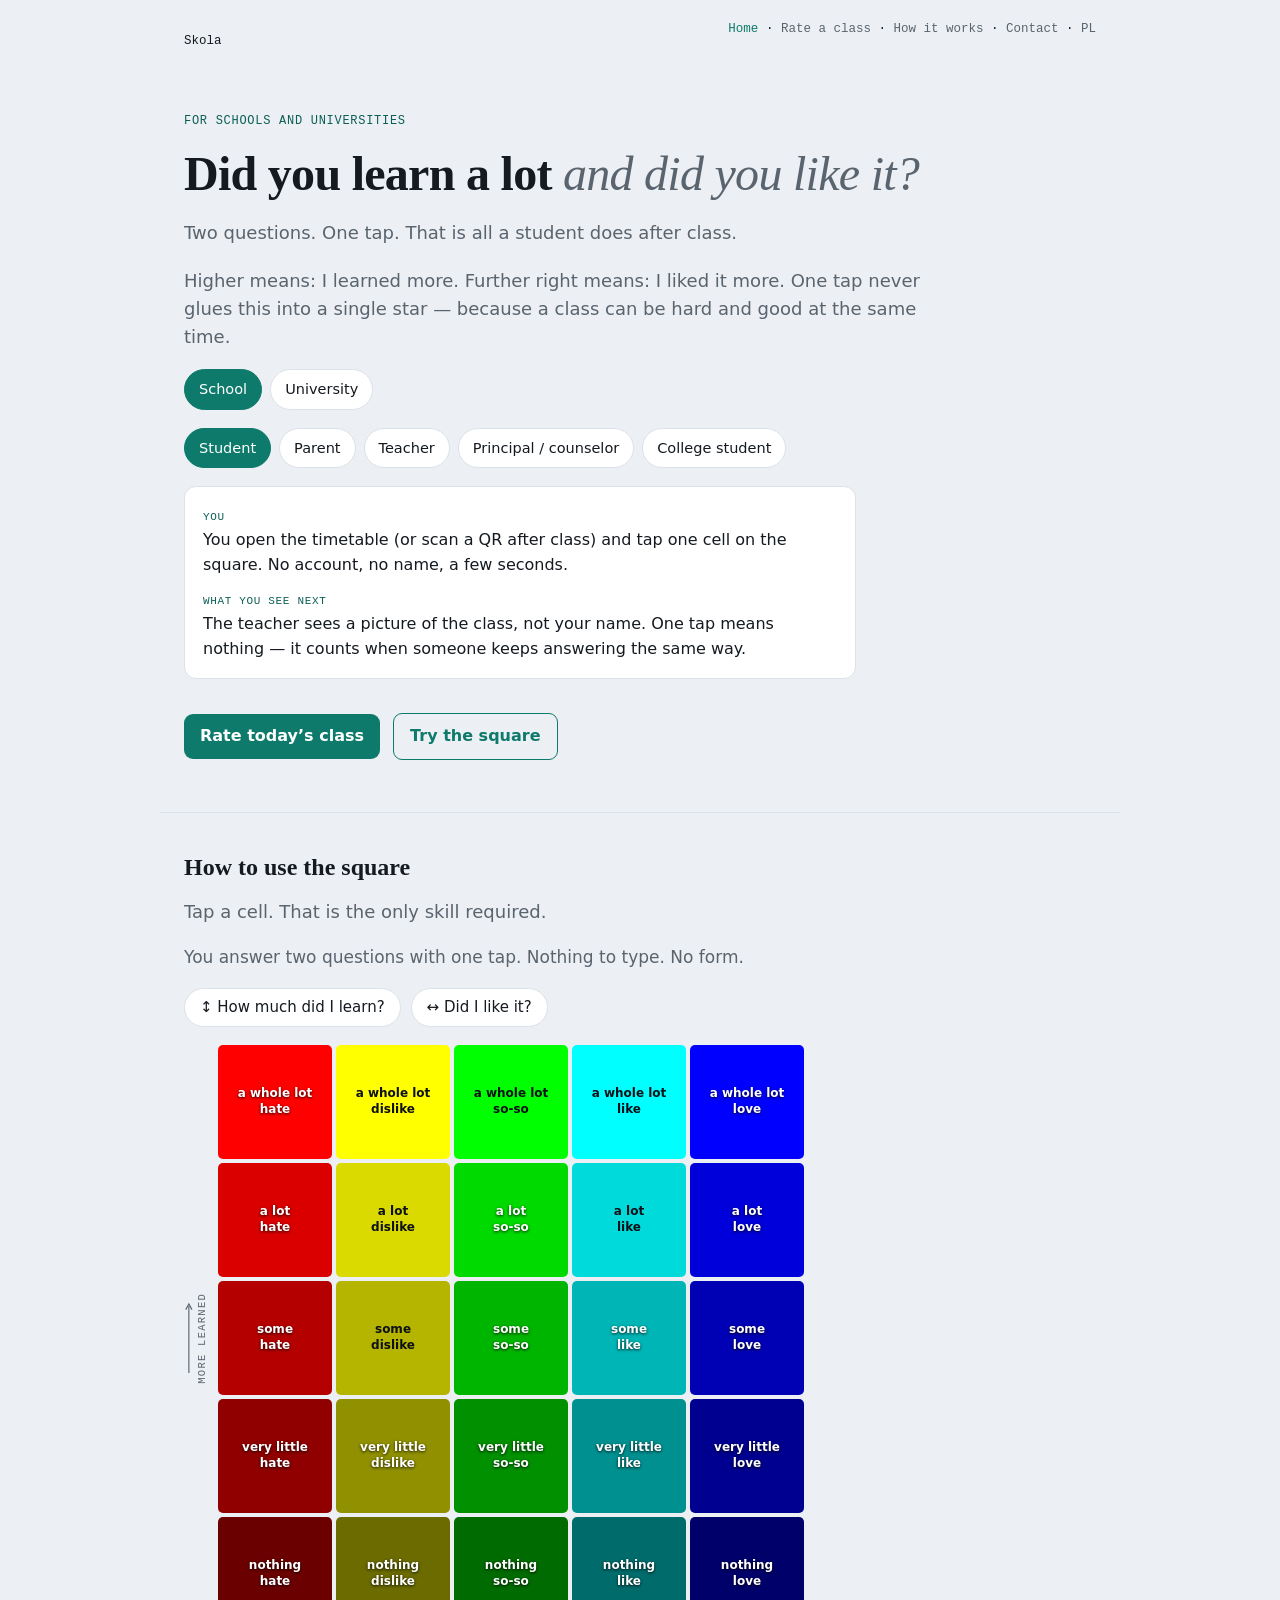
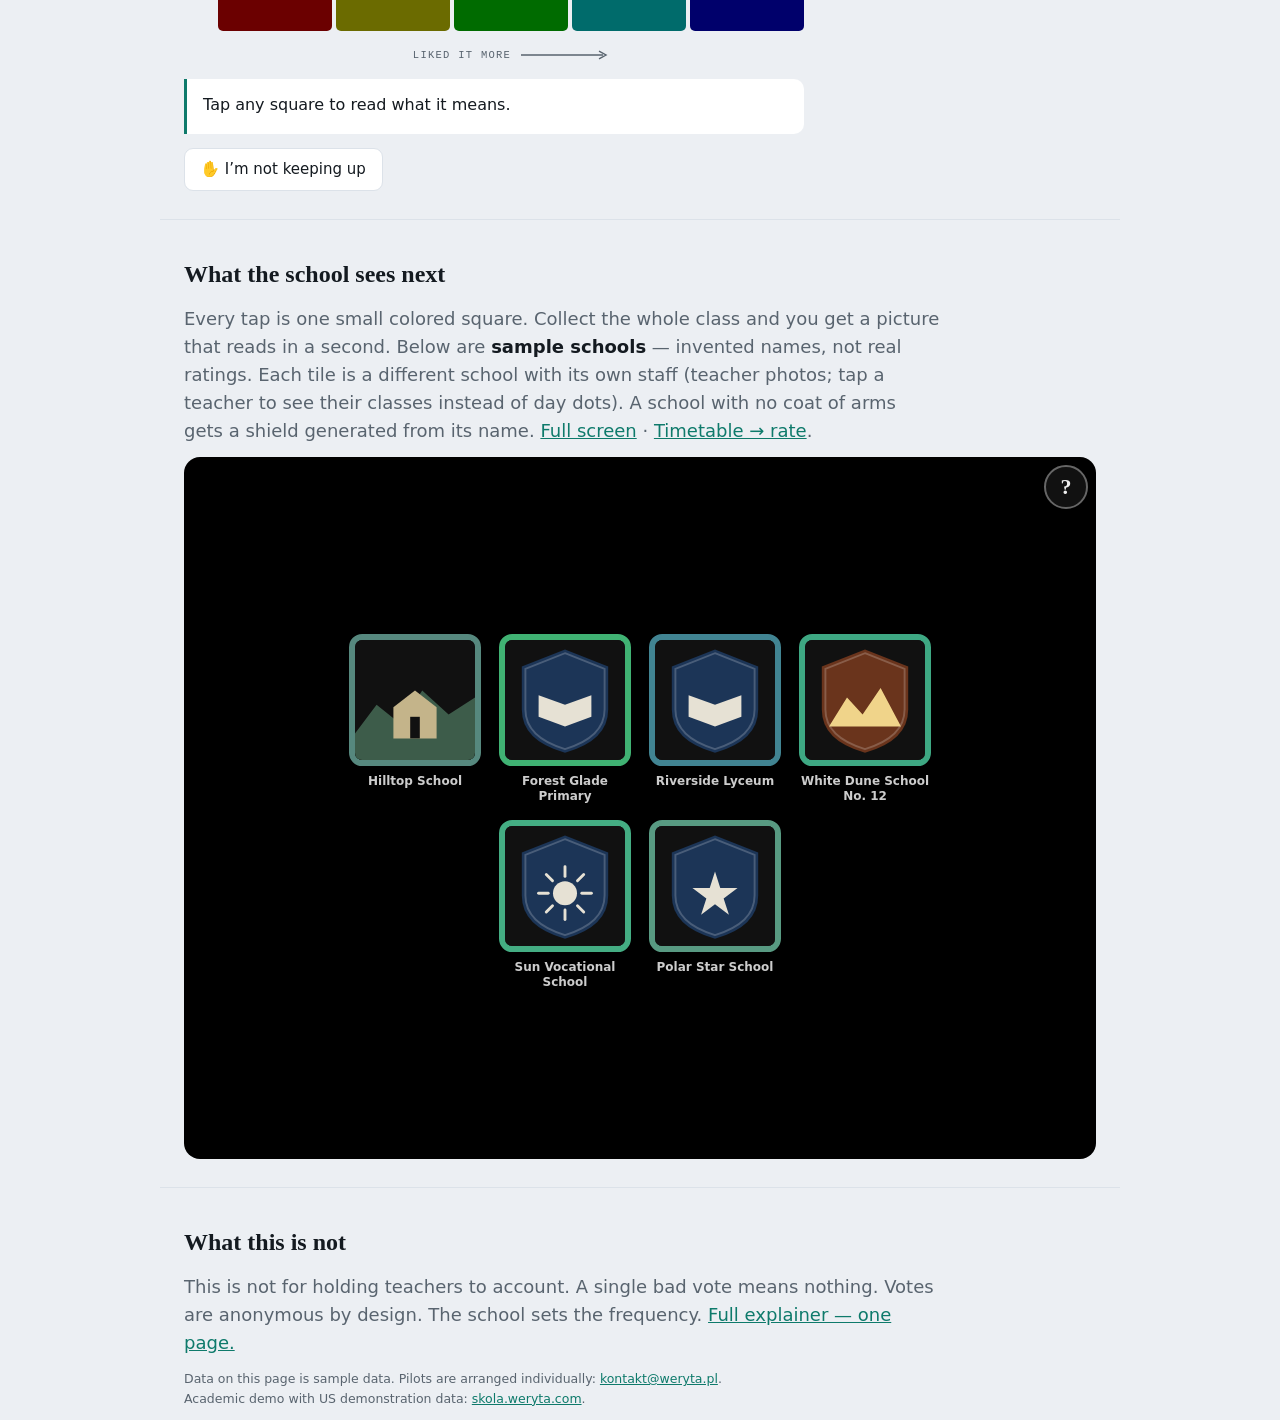
==== commit c3520456: "Publish Polish-market Skola landing." ====
--- a/en/index.html
+++ b/en/index.html
@@ -12,7 +12,7 @@
 <link rel="alternate" hreflang="pl" href="../">
 <title>Skola — did you learn a lot, and did you like it?</title>
 <link rel="stylesheet" href="../assets/site.css">
-<link rel="stylesheet" href="../assets/tiles.css?v=9">
+<link rel="stylesheet" href="../assets/tiles.css?v=10">
 </head>
 <body>
 <nav class="top">
@@ -60,7 +60,7 @@
   <p class="lede" style="margin:0 0 12px">Every tap is one small colored square.
   Collect the whole class and you get a picture that reads in a second.
   Below are <strong>sample schools</strong> — invented names, not real ratings.
-  Each tile is a different school with its own staff (names on the tiles; photos where we have them).
+  Each tile is a different school with its own staff (teacher photos; tap a teacher to see their classes instead of day dots).
   A school with no coat of arms gets a shield generated from its name.
   <a href="app.html">Full screen</a> · <a href="rate.html">Timetable → rate</a>.</p>
   <div id="skola"></div>
@@ -77,7 +77,7 @@
   <a href="mailto:kontakt@weryta.pl">kontakt@weryta.pl</a>.
   Academic demo with US demonstration data: <a href="https://skola.weryta.com/">skola.weryta.com</a>.</p>
 </footer>
-<script src="../assets/skola.js?v=tiles7"></script>
+<script src="../assets/skola.js?v=tiles8"></script>
 <script src="../assets/site.js"></script>
 <script>
 Skola.guide(document.getElementById('skola-guide'), 'en');
--- a/assets/tiles.css
+++ b/assets/tiles.css
@@ -78,19 +78,26 @@
   animation-delay:calc(var(--i, 0) * 14ms);
 }
 
-.skt-days{
-  flex:0 0 auto;width:min(92vw,420px);margin:0 auto;display:flex;justify-content:center;align-items:center;
-  gap:6px;padding:2px 0 6px;
+.skt-lessons{
+  flex:0 0 auto;width:min(92vw,360px);margin:0 auto;display:flex;flex-direction:column;gap:6px;
+  padding:2px 0 8px;max-height:min(38vh,260px);overflow:auto;
 }
-.skt-days button{
-  appearance:none;flex:1 1 0;aspect-ratio:1;min-width:0;max-width:36px;box-sizing:border-box;
-  border:2px solid #444;border-radius:4px;padding:0;margin:0;background:#0d1117;
-  display:flex;align-items:center;justify-content:center;cursor:pointer;
+.skt-lesson{
+  display:grid;grid-template-columns:5.5em 1fr auto;align-items:center;gap:8px;
+  padding:10px 12px;border-radius:8px;border:2px solid #444;background:#0d1117;
+  color:#eee;text-decoration:none;font:14px/1.25 system-ui,sans-serif;
   animation:skt-in .3s ease both;
-  animation-delay:calc(.2s + var(--i, 0) * 35ms);
+  animation-delay:calc(.15s + var(--i, 0) * 40ms);
 }
-.skt-days button.is-on{box-shadow:0 0 0 2px #eee}
-.skt-days .dot{border-radius:50%;flex-shrink:0;pointer-events:none}
+.skt-lesson:hover,.skt-lesson:focus-visible{border-color:#888;outline:none}
+.skt-lesson-when{color:#9ab;font-variant-numeric:tabular-nums;white-space:nowrap}
+.skt-lesson-what{font-weight:600;overflow:hidden;text-overflow:ellipsis;white-space:nowrap}
+.skt-lesson-go{color:#8c8;font-size:12px;font-weight:700;letter-spacing:.02em}
+.skt-lessons-more{
+  margin-top:4px;text-align:center;color:#9ab;font:13px/1.3 system-ui,sans-serif;text-decoration:none;
+}
+.skt-lessons-more:hover{color:#eee}
+.skt-lessons-empty{margin:0;color:#888;font:13px/1.35 system-ui,sans-serif;text-align:center}
 
 .skt-help{
   appearance:none;position:absolute;z-index:10;
@@ -128,6 +135,6 @@
 }
 
 @media (prefers-reduced-motion:reduce){
-  .skt-tile,.skt-days button,.skt-blox .cell .sq{animation:none!important}
+  .skt-tile,.skt-lesson,.skt-blox .cell .sq{animation:none!important}
   .skt-tile .skt-frame{transition:none}
 }
